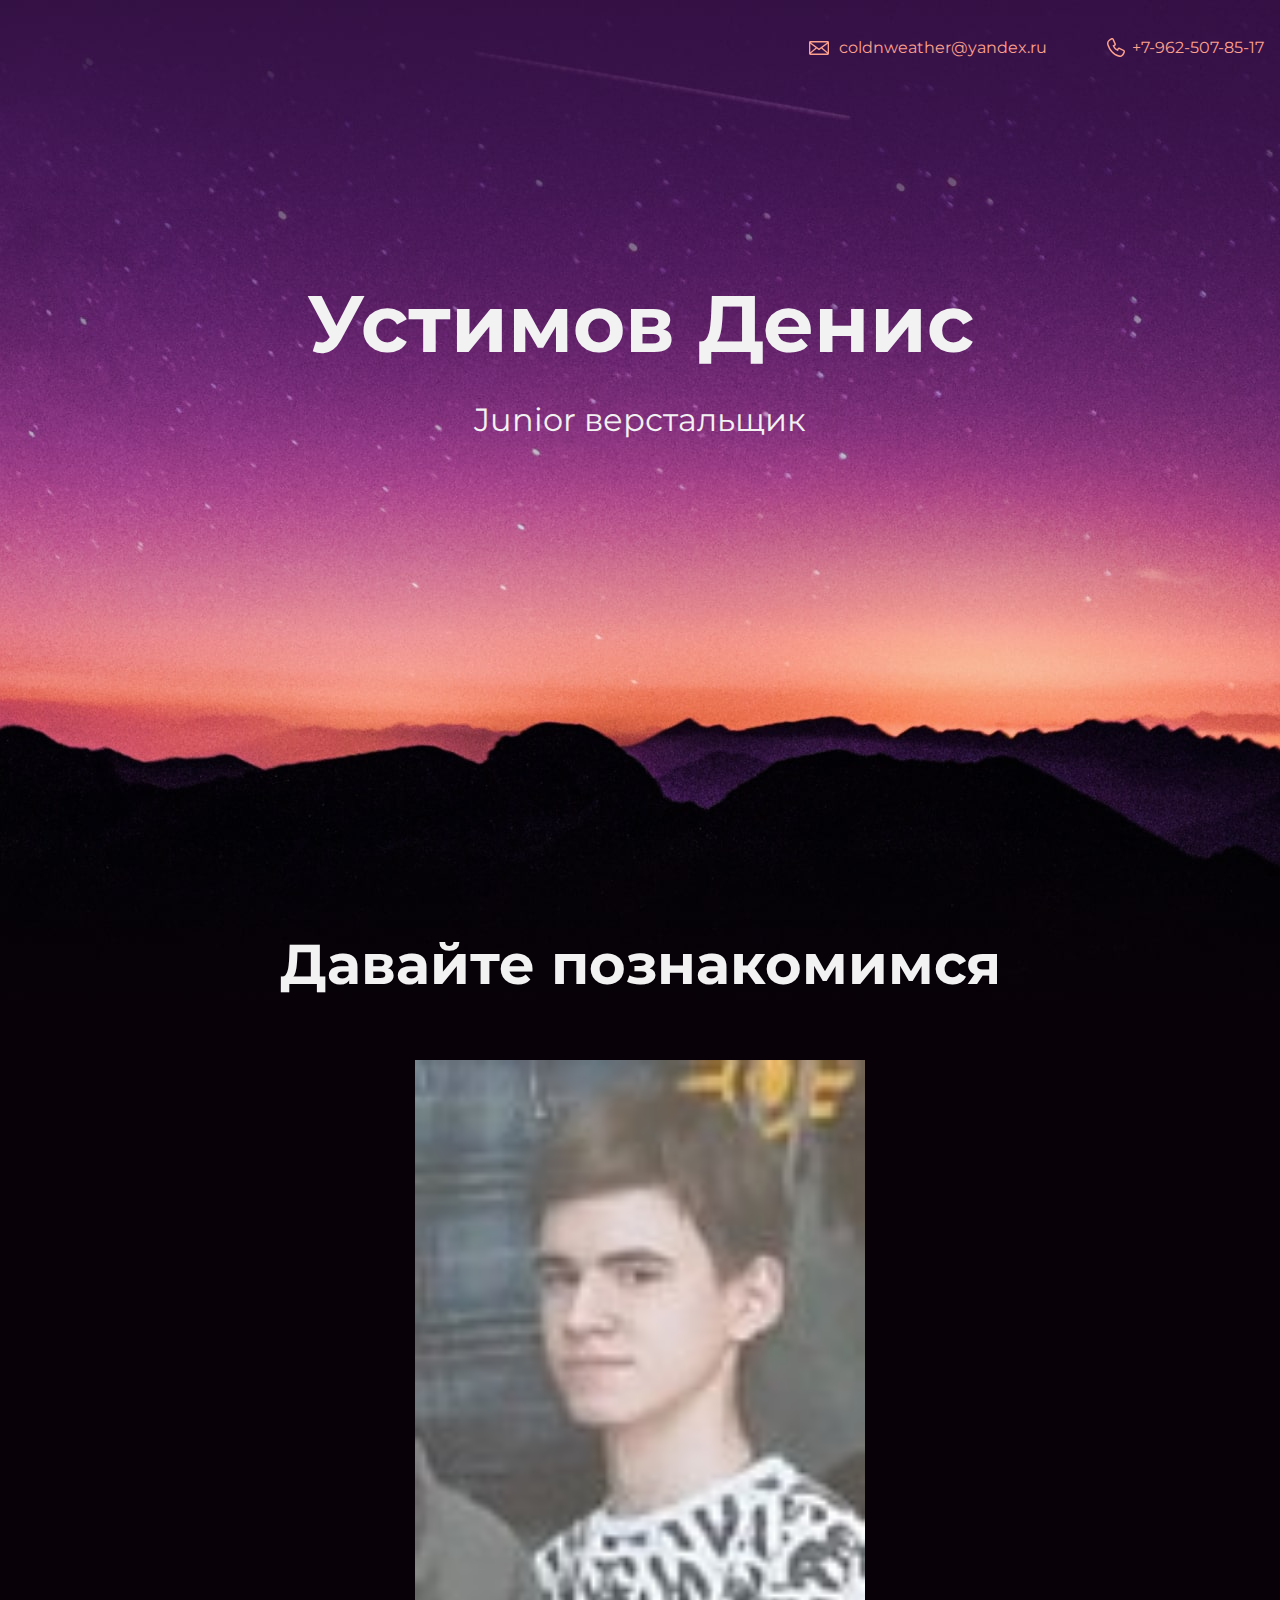
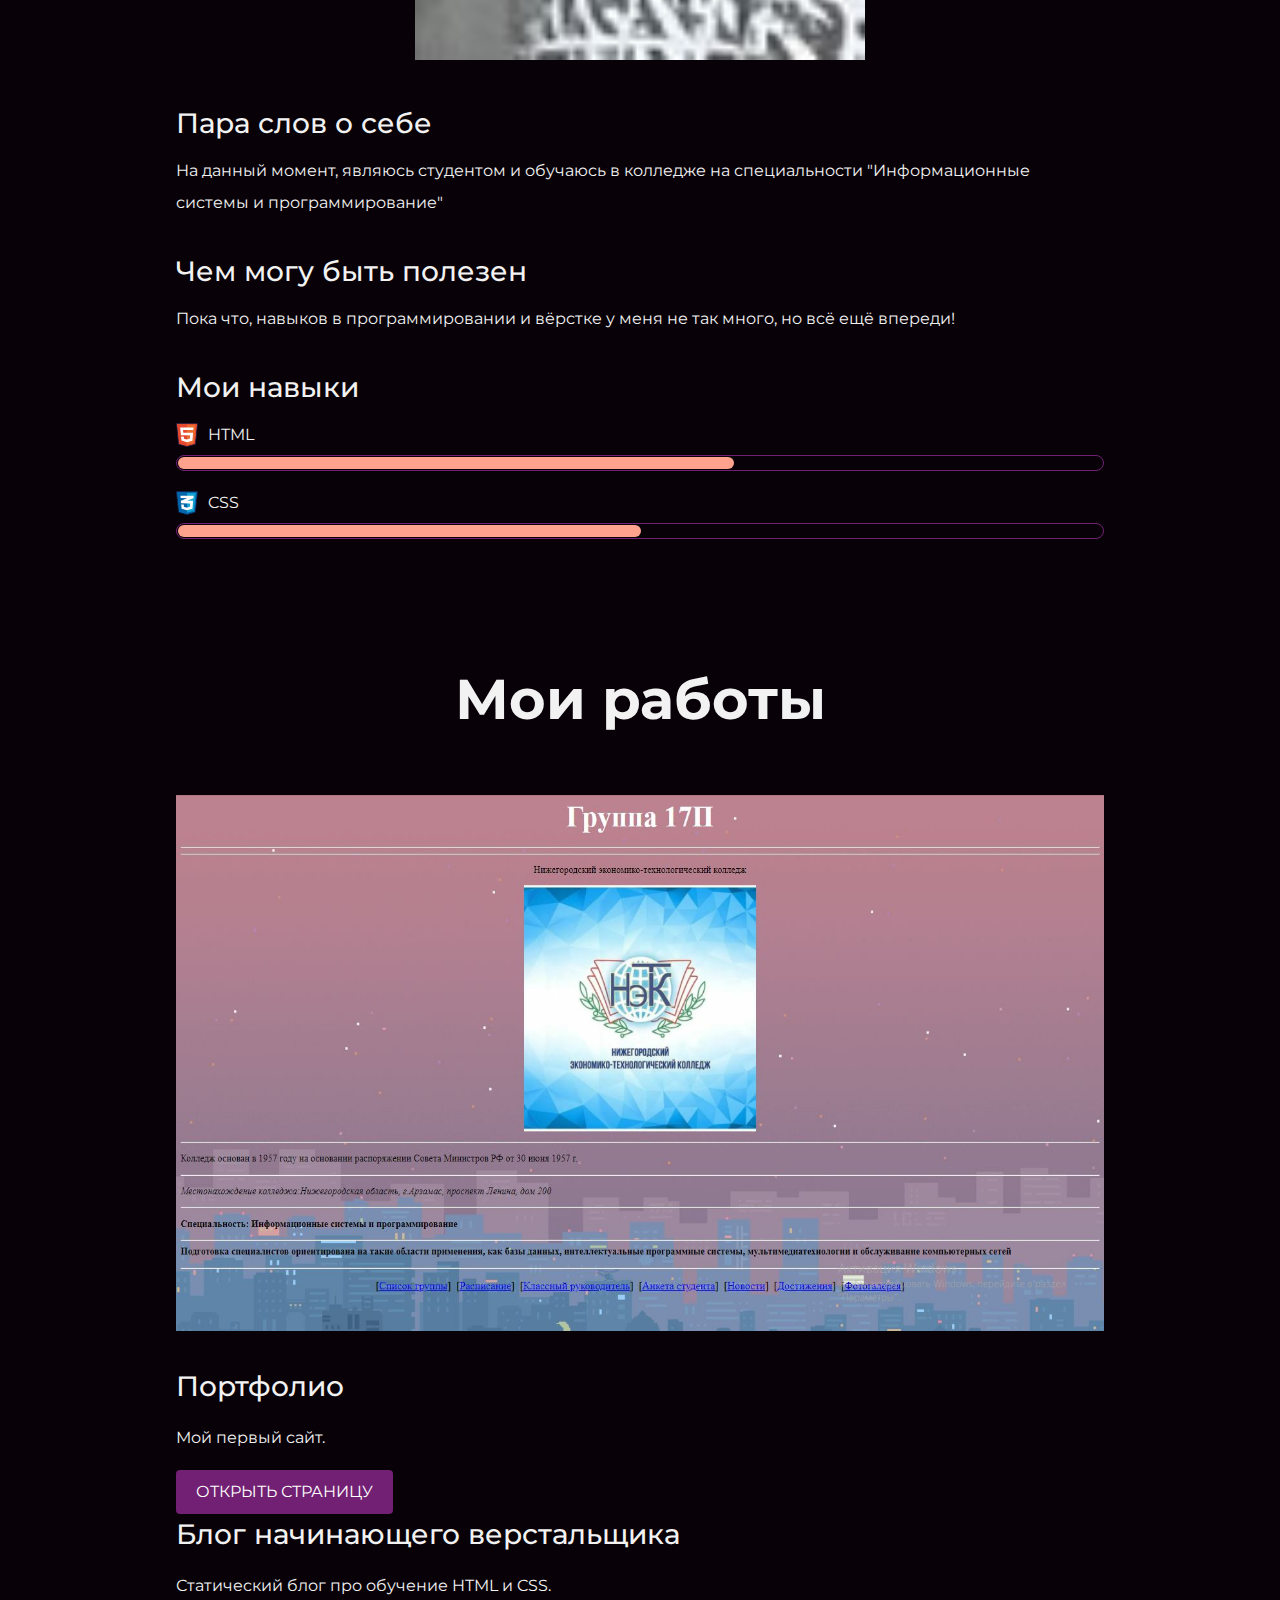
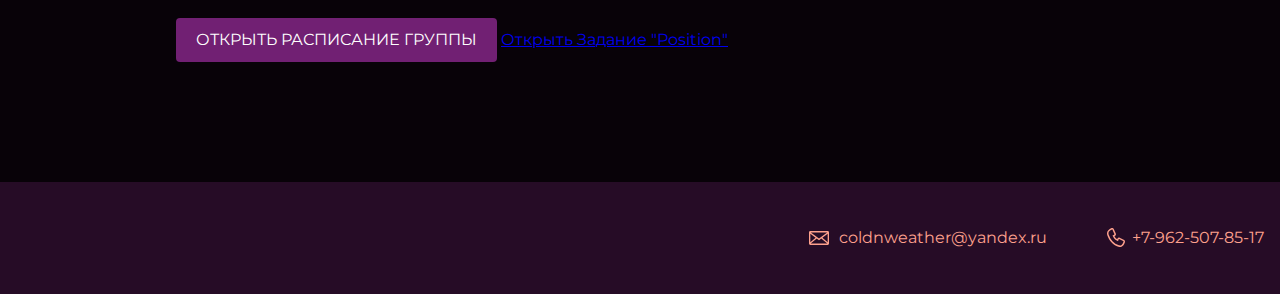
==== index.html @ 600acc45 "Add files via upload" ====
<!DOCTYPE html>
<html lang="ru">
<head>
<meta charset="UTF-8">
<link rel="stylesheet" href="style.css">
<link href="https://fonts.googleapis.com/css?family=Montserrat:400,500,700|Old+Standard+TT&display=swap&subset=cyrillic" rel="stylesheet">
<title>Портфолио Junior верстальщика</title>
</head>

<body>
<header class="page-header">
<div class="container">
<a class="header-email" href="mailto:coldnweather@yandex.ru">coldnweather@yandex.ru</a>
<a class="header-phone" href="tel:+79625078517">+7-962-507-85-17</a>
</div>
</header>

<section class="hero-image">
<div class="container">
<h1 class="heading">Устимов Денис</h1>
<p>Junior верстальщик</p>
</div>
</section>

<section class="intro">
<div class="container">
<h2 class="subheading">Давайте познакомимся</h2>
<figure class="user-image" >
<img src="img/Denis.jpg" width="450" height="600" alt="Фотография Устимова Дениса">
</figure>
<h3>Пара слов о себе</h3>
<p>На данный момент, являюсь студентом и обучаюсь в колледже на специальности "Информационные системы и программирование" </p>
<h3>Чем могу быть полезен</h3>
<p>Пока что, навыков в программировании и вёрстке у меня не так много, но всё ещё впереди!</p>
<div class="skills">
<h3>Мои навыки</h3>
<dl class="skills-list">
<dt class="skill-html">HTML</dt>
<dd class="level"><div style="width: 60%;">60%</div></dd>
<dt class="skill-css">CSS</dt>
<dd class="level"><div style="width: 50%;">50%</div></dd>
</dl>
</div>
</div>
</section>

<section class="portfolio">
<div class="container">
<h2 class="subheading">Мои работы</h2>
<figure class="gryppa">
<img src="img/gryppa.JPG" width="928" height="536" alt="Сайт группы (1 курс)">
</figure>
<h3>Портфолио</h3>
<p>Мой первый сайт.</p>
<a class="button" href="source/index.html" target="_blank">Открыть страницу</a>
<h3>Блог начинающего верстальщика</h3>
<p>Статический блог про обучение HTML и CSS.</p>
<a class="button-1" href="source/table.html" target="_blank">Открыть расписание группы</a>
<a class="button-2" href="source/posit.html" target="_blank">Открыть Задание "Position"</a>
</div>
</section>

<footer class="page-footer">
<div class="container">
<a class="footer-email" href="mailto:coldnweather@yandex.ru">coldnweather@yandex.ru</a>
<a class="footer-phone" href="tel:+79625078517">+7-962-507-85-17</a>
</div>
</footer>
</body>
</html>
---- style.css ----
body {
  margin: 0;
  min-width: 960px;
  font-family: "Montserrat", "Helvetica", "Arial", sans-serif;
  font-size: 16px;
  line-height: 32px;
  color: #f2f2f2;
  background-color: #080208;
  background-image: url("img/hero-bg.jpg");
  background-repeat: no-repeat;
  background-position: top center;
}

.container {
  max-width: 928px;
  margin: 0 auto;
  padding: 0 16px;
}

.page-header {
  margin: 0 0 180px;
  padding: 32px 0 32px;
}

.page-header .container,
.page-footer .container {
  max-width: 1408px;
  text-align: right;
}

.page-header a {
  margin-left: 56px;
  color: #fea18d;
  text-decoration: none;
  background-repeat: no-repeat;
  background-position: left;
}

.header-email {
  padding-left: 30px;
  background-image: url("img/icon-email.svg");
}

.header-phone {
  padding-left: 25px;
  background-image: url("img/icon-phone.svg");
}

.hero-image {
  margin-bottom: 480px;
}

.hero-image .container {
  max-width: 1408px;
  text-align: center;
}

.heading {
  margin: 0 0 24px;
  font-size: 80px;
  line-height: 96px;
}

.hero-image p {
  margin: 0;
  font-size: 32px;
  line-height: 48px;
}

.intro {
  margin: 0 0 120px;
}

.subheading {
  margin: 0 0 56px;
  font-size: 56px;
  line-height: 80px;
  text-align: center;
}

.user-image {
  margin: 0 0 32px;
  text-align: center;
}

.intro h3,
.portfolio h3 {
  margin: 0 0 12px;
  font-size: 28px;
  line-height: 40px;
  font-weight: 500;
}

.intro p {
  margin: 0 0 32px;
}

.skills-list {
  margin: 0;
  padding: 0;
}

.skills-list dt {
  padding-left: 32px;
  background-repeat: no-repeat;
  background-position: left;
}

.skill-html {
  background-image: url("img/icon-html.svg");
}

.skill-css {
  background-image: url("img/icon-css.svg");
}

.level {
  margin: 4px 0 16px;
  padding: 0;
  height: 14px;
  font-size: 0;
  background-color: #080208;
  border: 1px solid #712073;
  border-radius: 8px;
}

.level div {
  margin: 1px;
  height: 12px;
  background-color: #fea18d;
  border-radius: 6px;
}

.portfolio {
  margin: 0 0 120px;
}

.projects {
  margin: 0;
  padding: 0;
  list-style: none;
}

.projects li {
  margin: 0 0 80px;
}

.gryppa {
  margin: 0 0 24px;
  text-align: center;
}

.projects p {
  margin: 0 0 24px;
}

.button {
  padding: 6px 20px;
  display: inline-block;
  vertical-align: baseline;
  text-decoration: none;
  text-transform: uppercase;
  border-radius: 4px;
  background-color: #712073;
  color: #ffffff;
}
.button-1 {
  padding: 6px 20px;
  display: inline-block;
  vertical-align: baseline;
  text-decoration: none;
  text-transform: uppercase;
  border-radius: 4px;
  background-color: #712073;
  color: #ffffff;
}

.page-footer {
  padding: 40px 0;
  background-color: #260c26;
}

.page-footer a {
  margin-left: 56px;
  color: #fea18d;
  text-decoration: none;
  background-repeat: no-repeat;
  background-position: left;
}

.footer-email {
  padding-left: 30px;
  background-image: url("img/icon-email.svg");
}

.footer-phone {
  padding-left: 25px;
  background-image: url("img/icon-phone.svg");
}
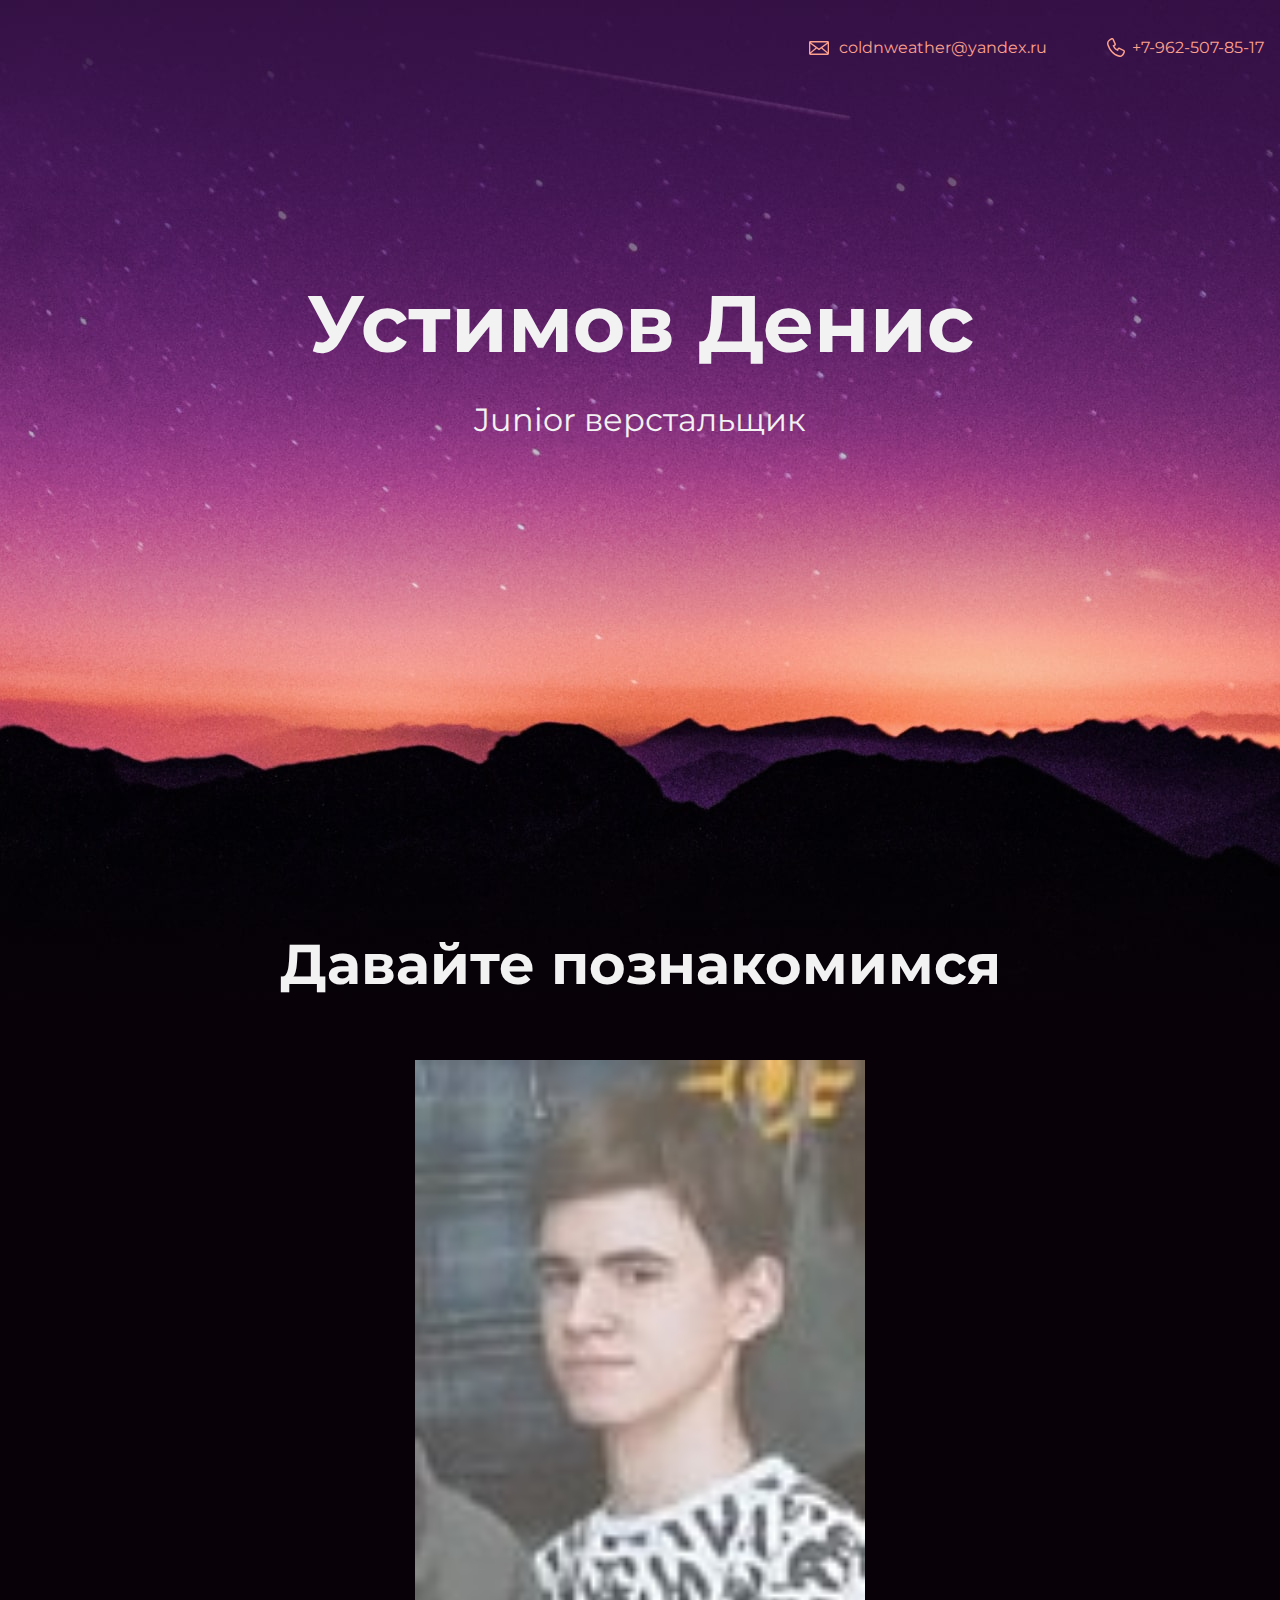
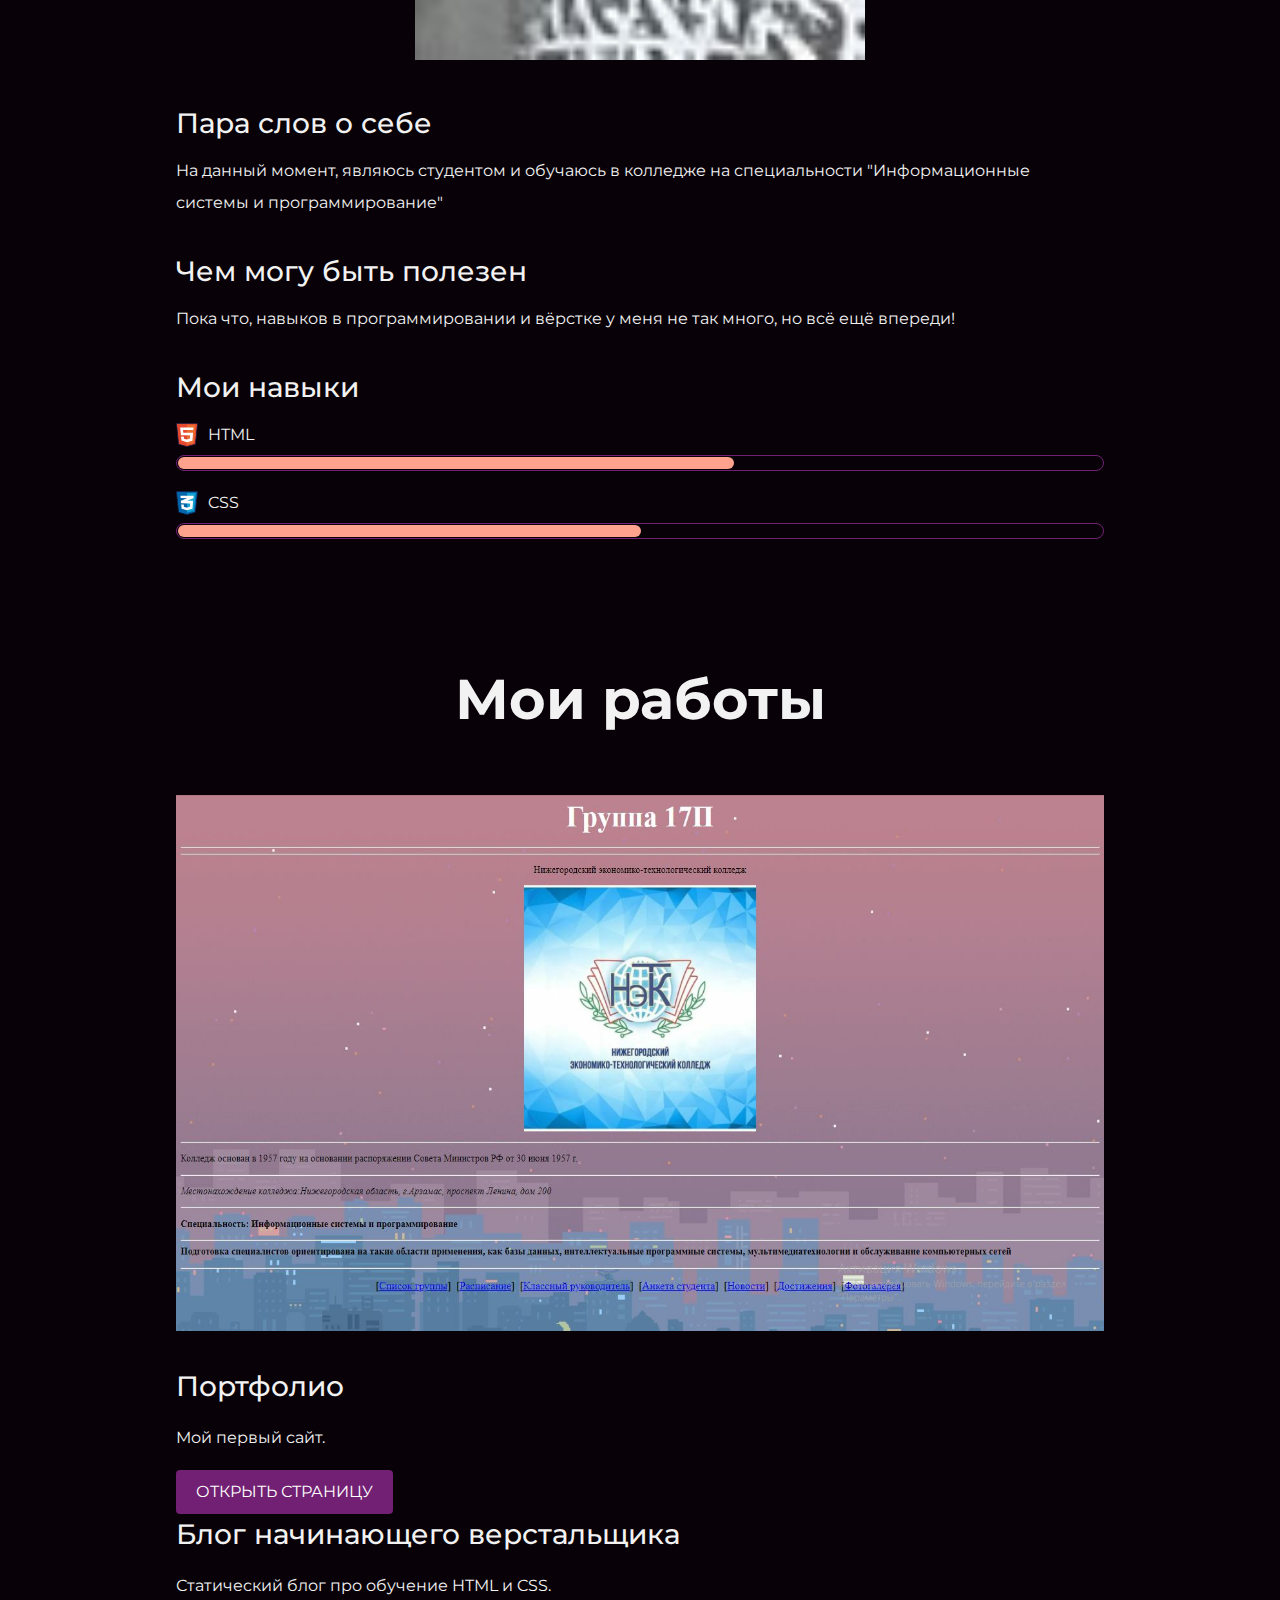
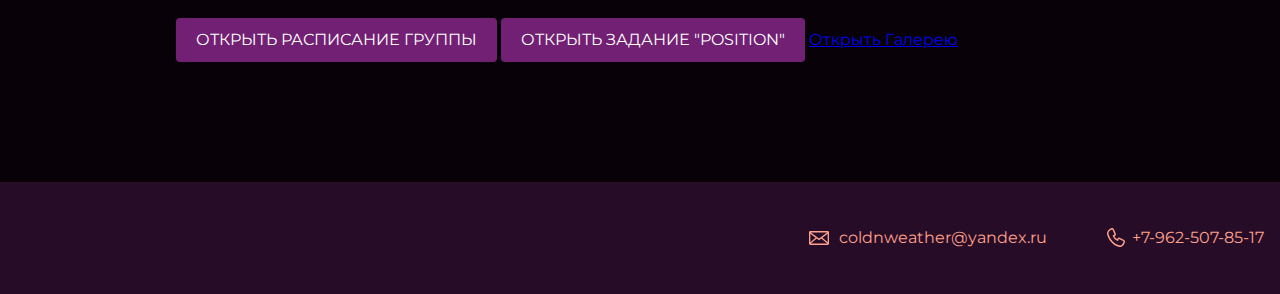
==== commit 20bdc45b: "Update index.html" ====
--- a/index.html
+++ b/index.html
@@ -57,6 +57,7 @@
 <p>Статический блог про обучение HTML и CSS.</p>
 <a class="button-1" href="source/table.html" target="_blank">Открыть расписание группы</a>
 <a class="button-2" href="source/posit.html" target="_blank">Открыть Задание "Position"</a>
+<a class="button-3" href="source/posit.html" target="_blank">Открыть Галерею</a>
 </div>
 </section>
 
@@ -67,4 +68,4 @@
 </div>
 </footer>
 </body>
-</html>+</html>
--- a/style.css
+++ b/style.css
@@ -174,6 +174,16 @@
   background-color: #712073;
   color: #ffffff;
 }
+.button-2 {
+  padding: 6px 20px;
+  display: inline-block;
+  vertical-align: baseline;
+  text-decoration: none;
+  text-transform: uppercase;
+  border-radius: 4px;
+  background-color: #712073;
+  color: #ffffff;
+}
 
 .page-footer {
   padding: 40px 0;
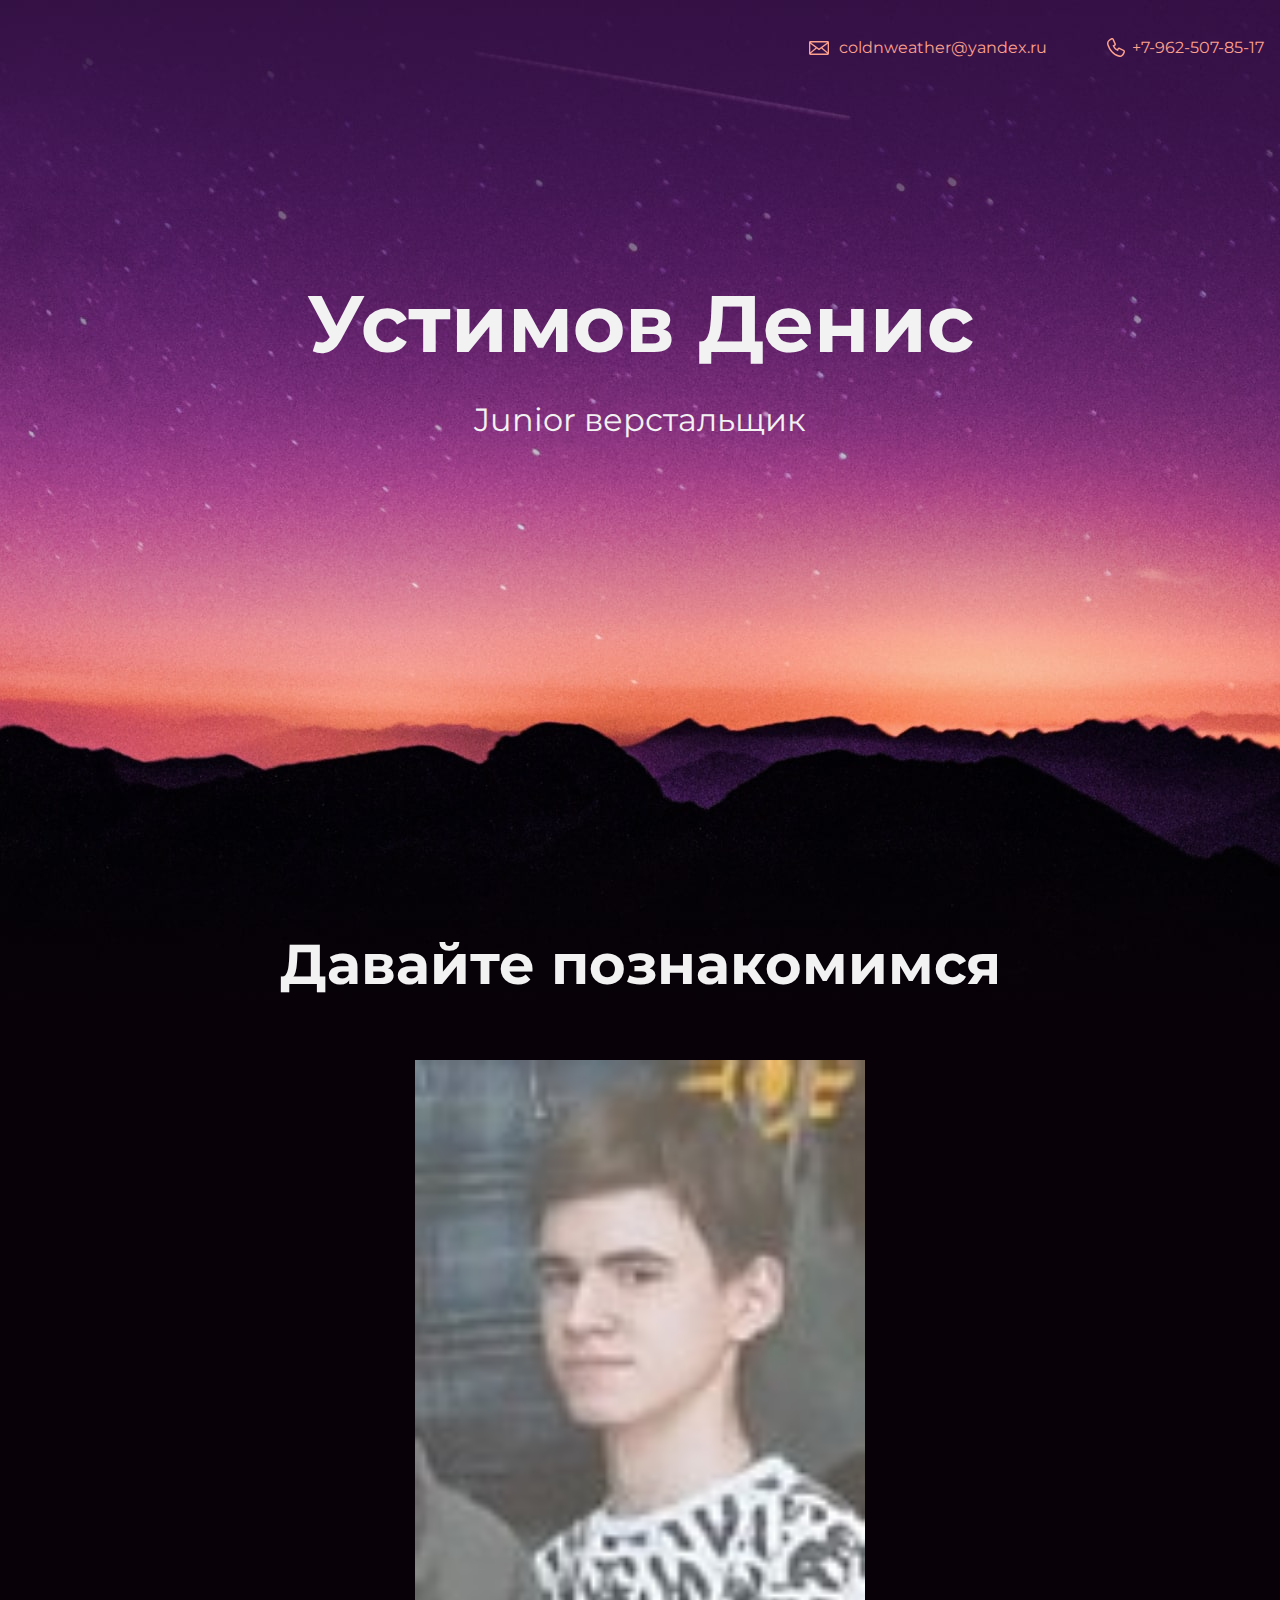
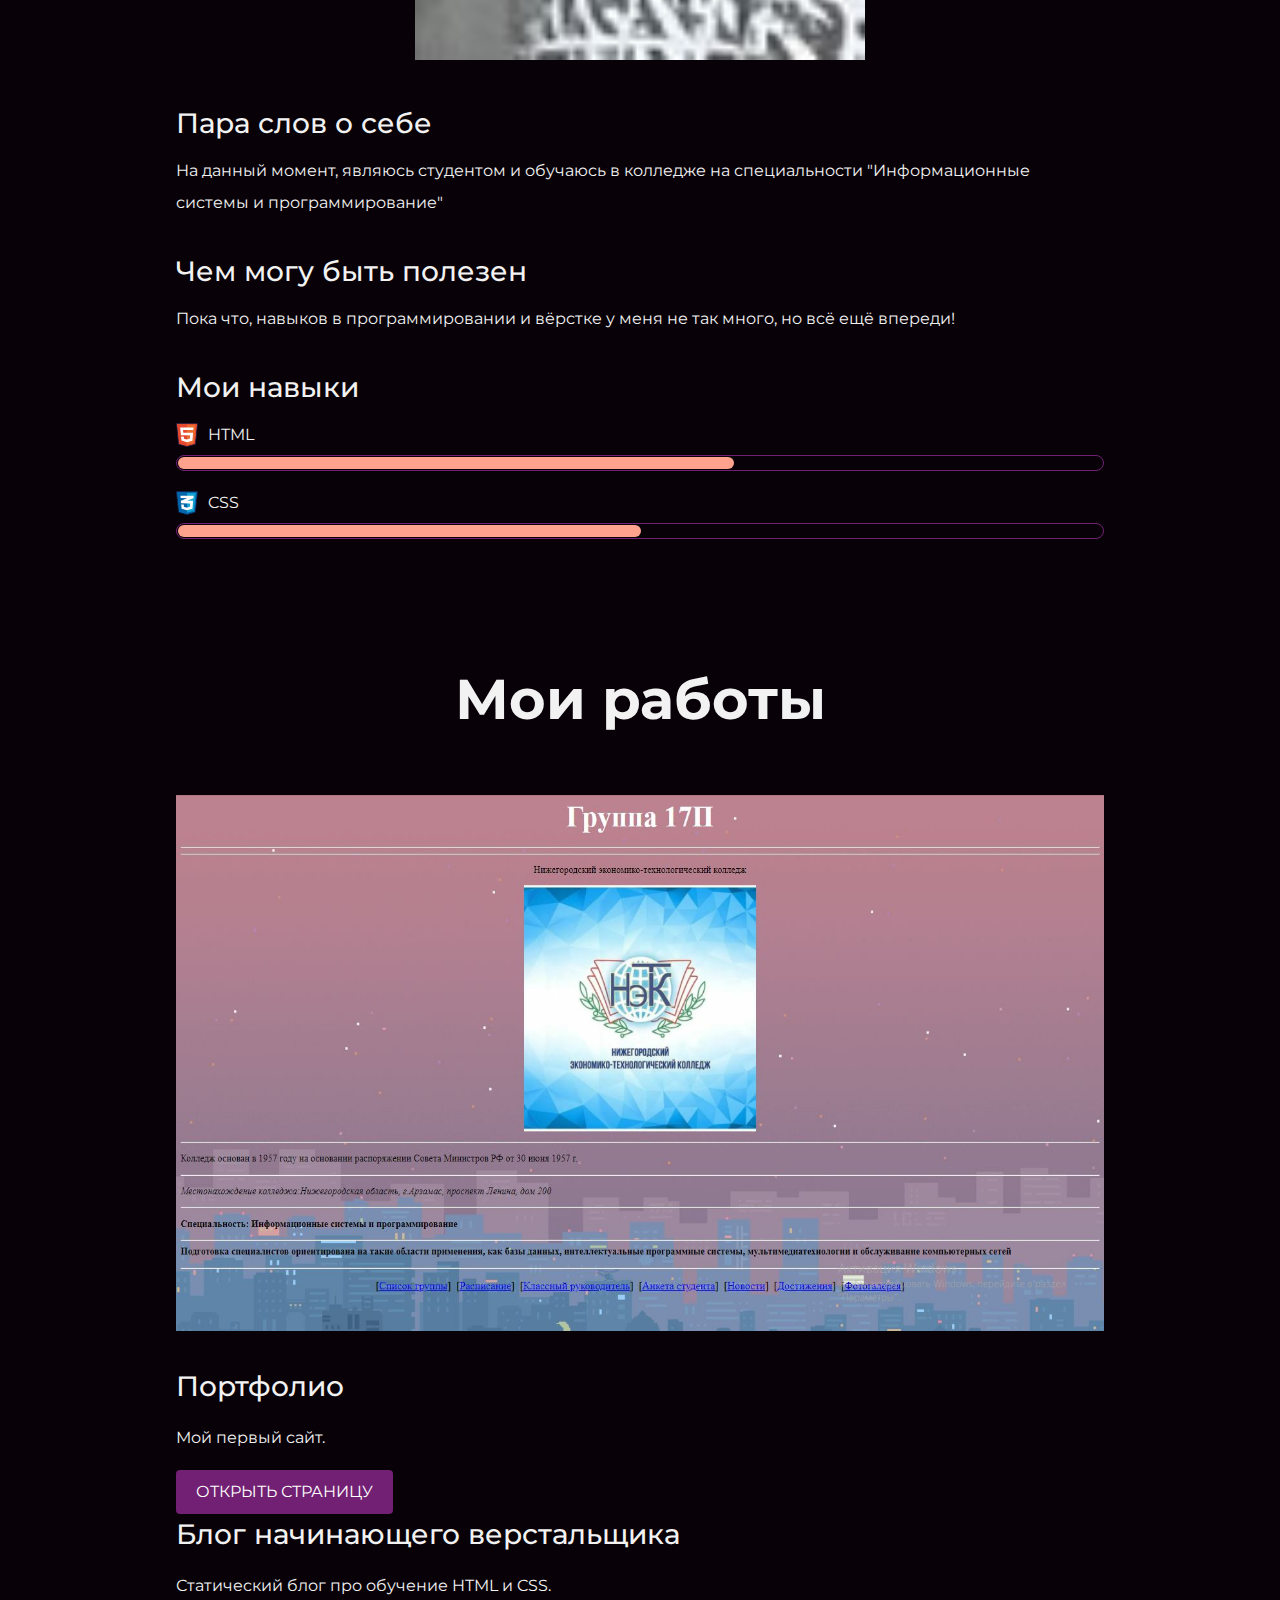
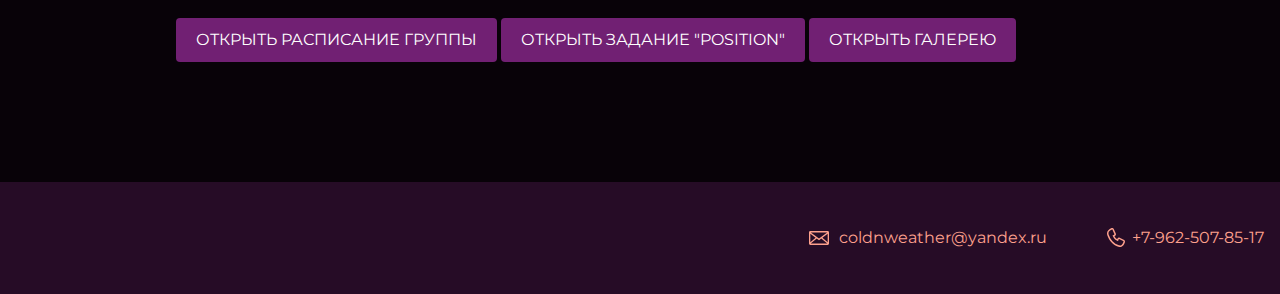
==== commit d7f2dfe2: "Update index.html" ====
--- a/index.html
+++ b/index.html
@@ -57,7 +57,7 @@
 <p>Статический блог про обучение HTML и CSS.</p>
 <a class="button-1" href="source/table.html" target="_blank">Открыть расписание группы</a>
 <a class="button-2" href="source/posit.html" target="_blank">Открыть Задание "Position"</a>
-<a class="button-3" href="source/posit.html" target="_blank">Открыть Галерею</a>
+<a class="button-3" href="gallery/index.html" target="_blank">Открыть Галерею</a>
 </div>
 </section>
 
--- a/style.css
+++ b/style.css
@@ -184,6 +184,16 @@
   background-color: #712073;
   color: #ffffff;
 }
+.button-3 {
+  padding: 6px 20px;
+  display: inline-block;
+  vertical-align: baseline;
+  text-decoration: none;
+  text-transform: uppercase;
+  border-radius: 4px;
+  background-color: #712073;
+  color: #ffffff;
+}
 
 .page-footer {
   padding: 40px 0;
@@ -206,4 +216,4 @@
 .footer-phone {
   padding-left: 25px;
   background-image: url("img/icon-phone.svg");
-}+}
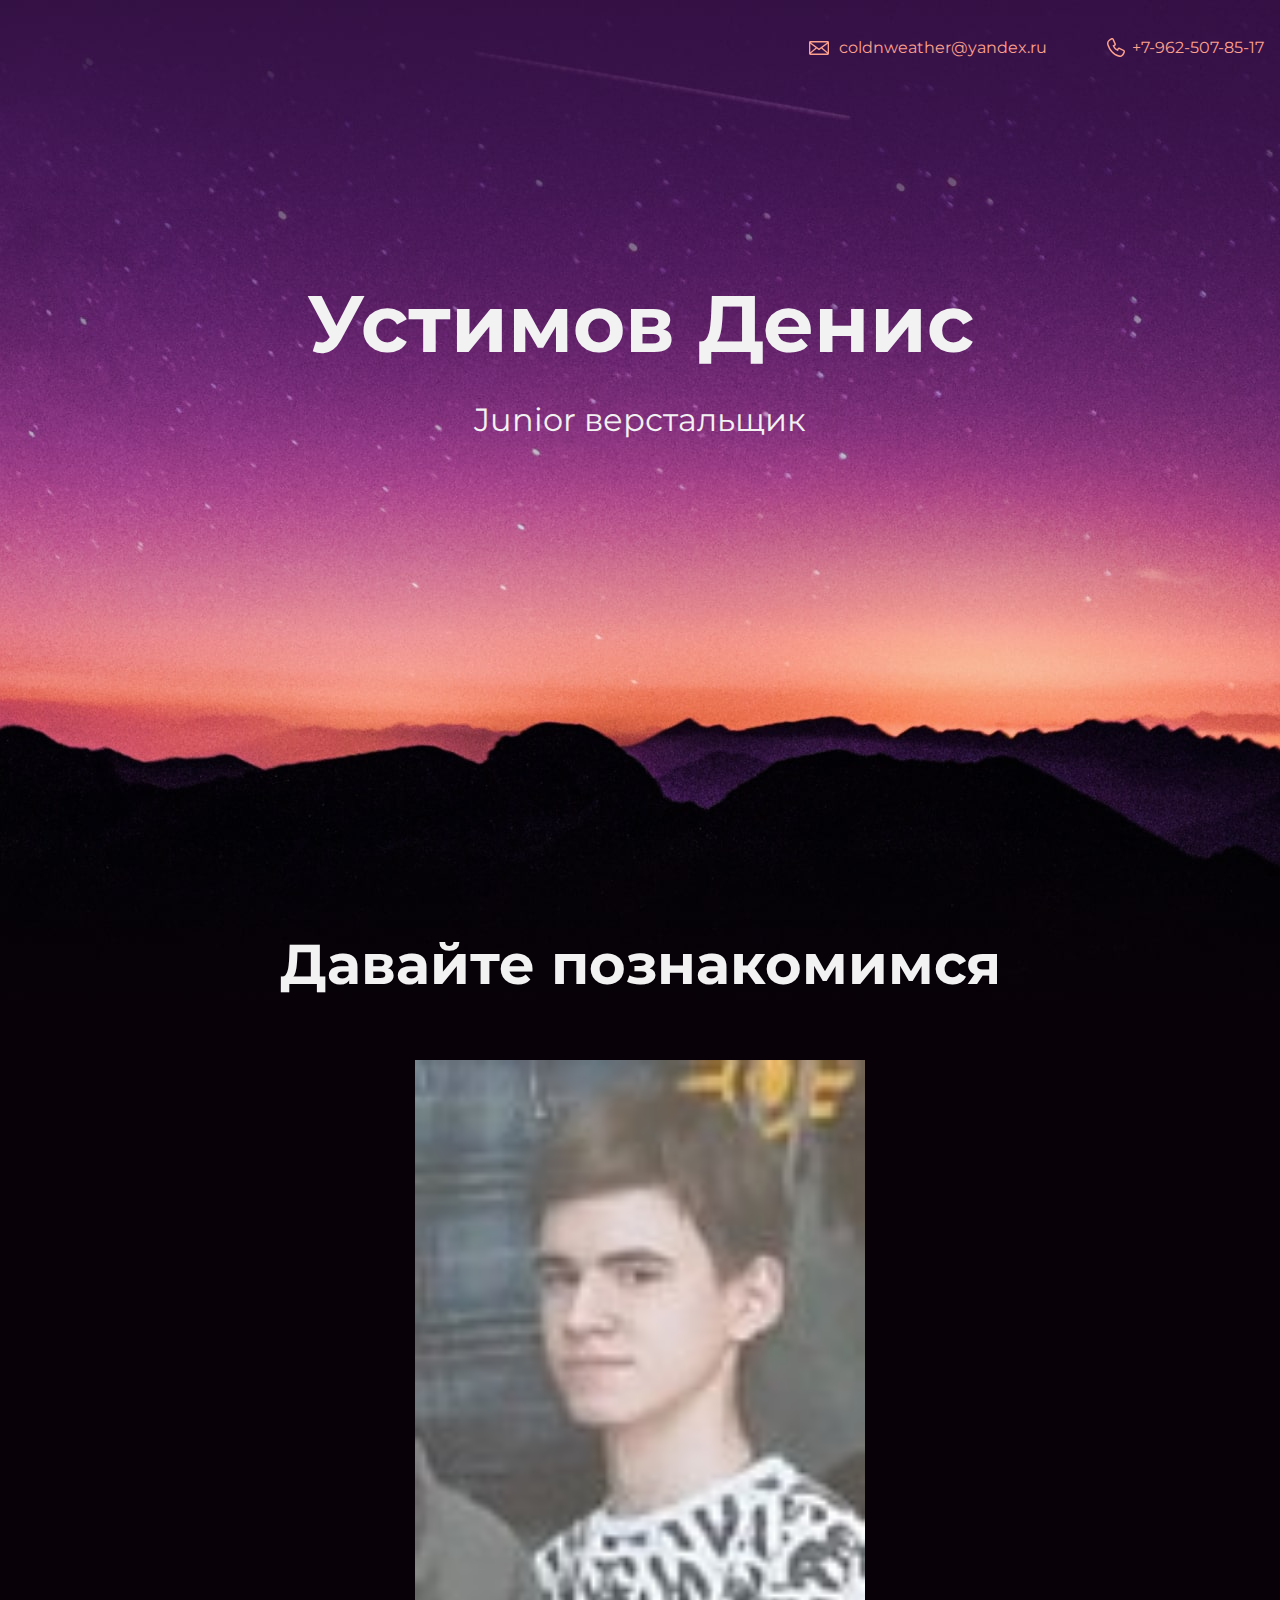
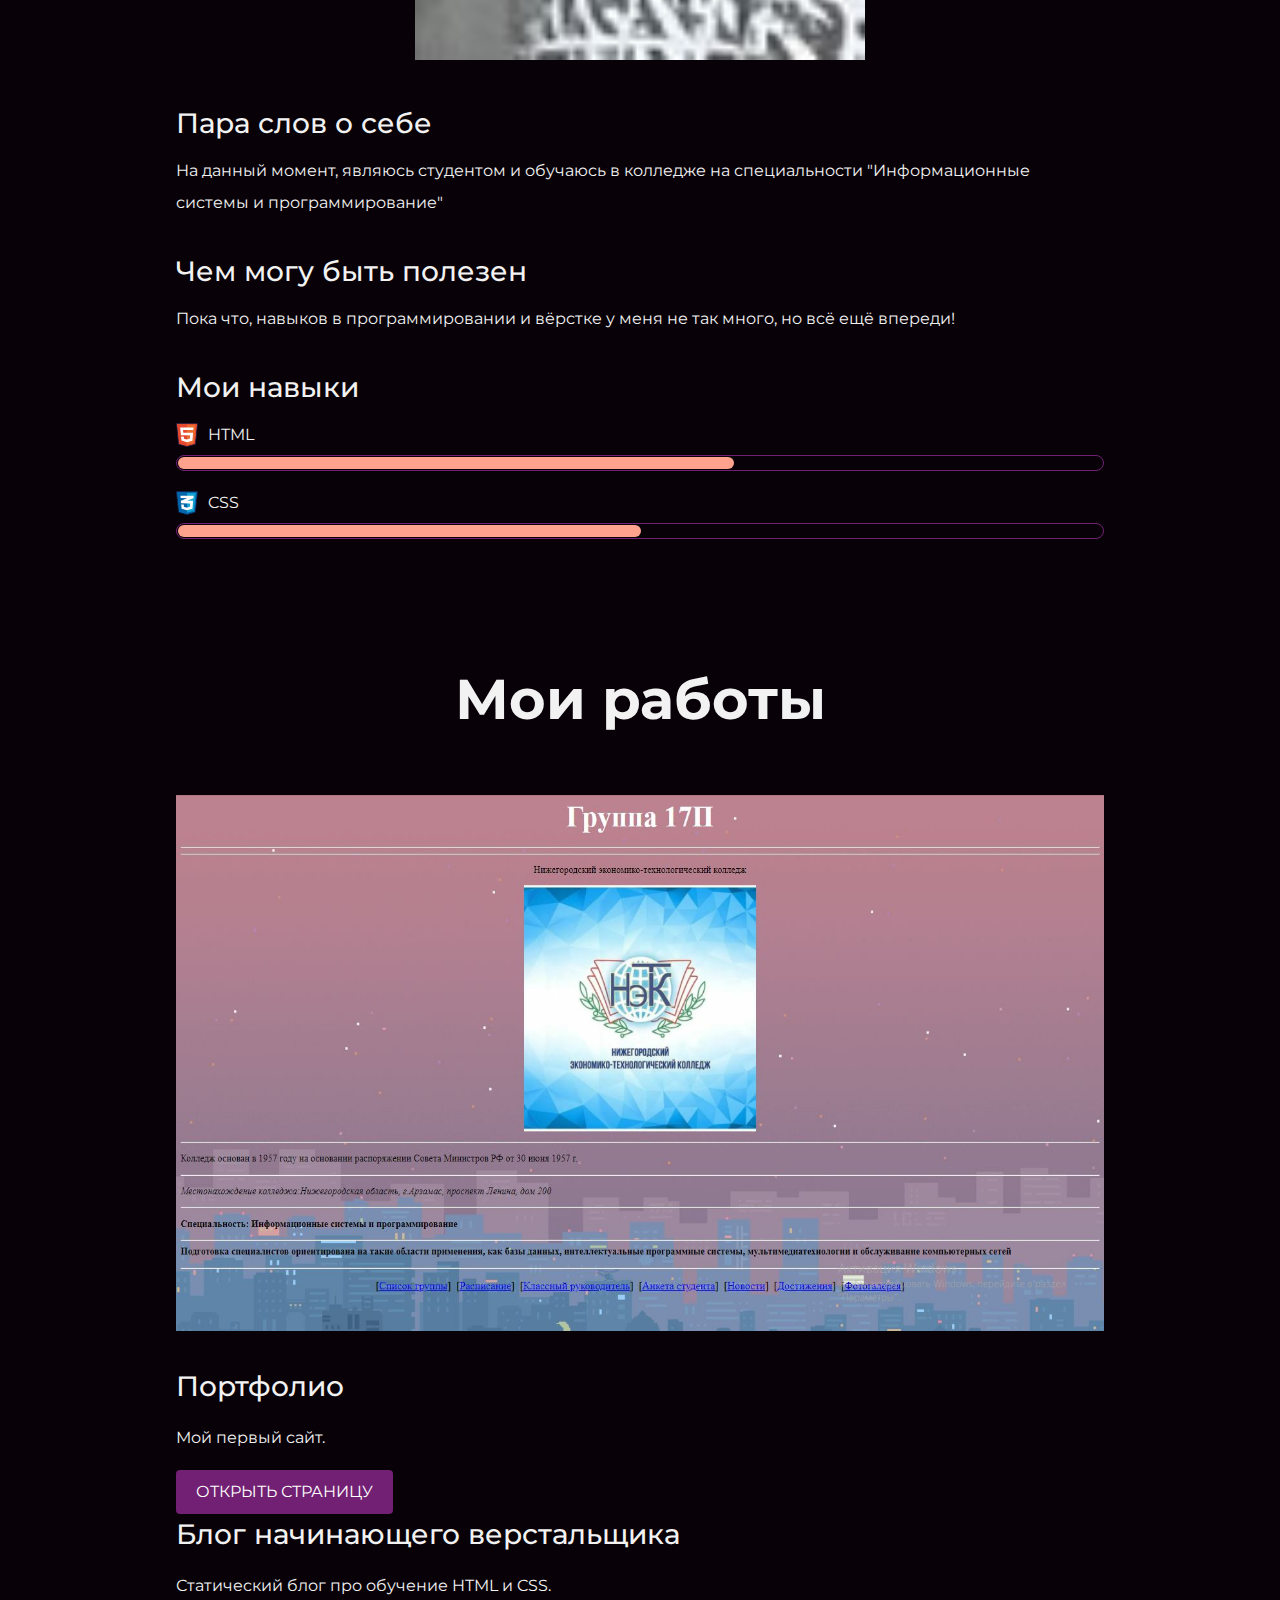
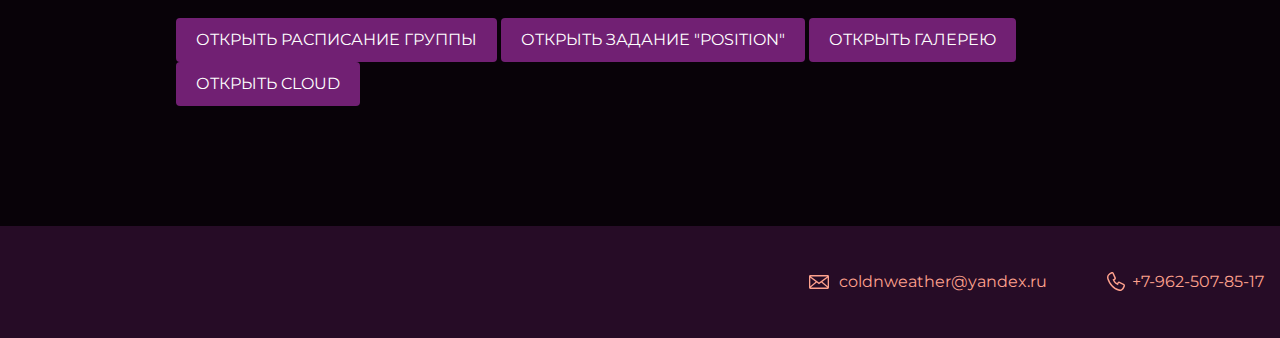
==== commit 7af91d27: "Add files via upload" ====
--- a/index.html
+++ b/index.html
@@ -58,6 +58,7 @@
 <a class="button-1" href="source/table.html" target="_blank">Открыть расписание группы</a>
 <a class="button-2" href="source/posit.html" target="_blank">Открыть Задание "Position"</a>
 <a class="button-3" href="gallery/index.html" target="_blank">Открыть Галерею</a>
+<a class="button-4" href="cloud/index.html" target="_blank">Открыть Cloud</a>
 </div>
 </section>
 
@@ -68,4 +69,4 @@
 </div>
 </footer>
 </body>
-</html>
+</html>--- a/style.css
+++ b/style.css
@@ -184,7 +184,19 @@
   background-color: #712073;
   color: #ffffff;
 }
+
 .button-3 {
+  padding: 6px 20px;
+  display: inline-block;
+  vertical-align: baseline;
+  text-decoration: none;
+  text-transform: uppercase;
+  border-radius: 4px;
+  background-color: #712073;
+  color: #ffffff;
+}
+
+.button-4 {
   padding: 6px 20px;
   display: inline-block;
   vertical-align: baseline;
@@ -216,4 +228,4 @@
 .footer-phone {
   padding-left: 25px;
   background-image: url("img/icon-phone.svg");
-}
+}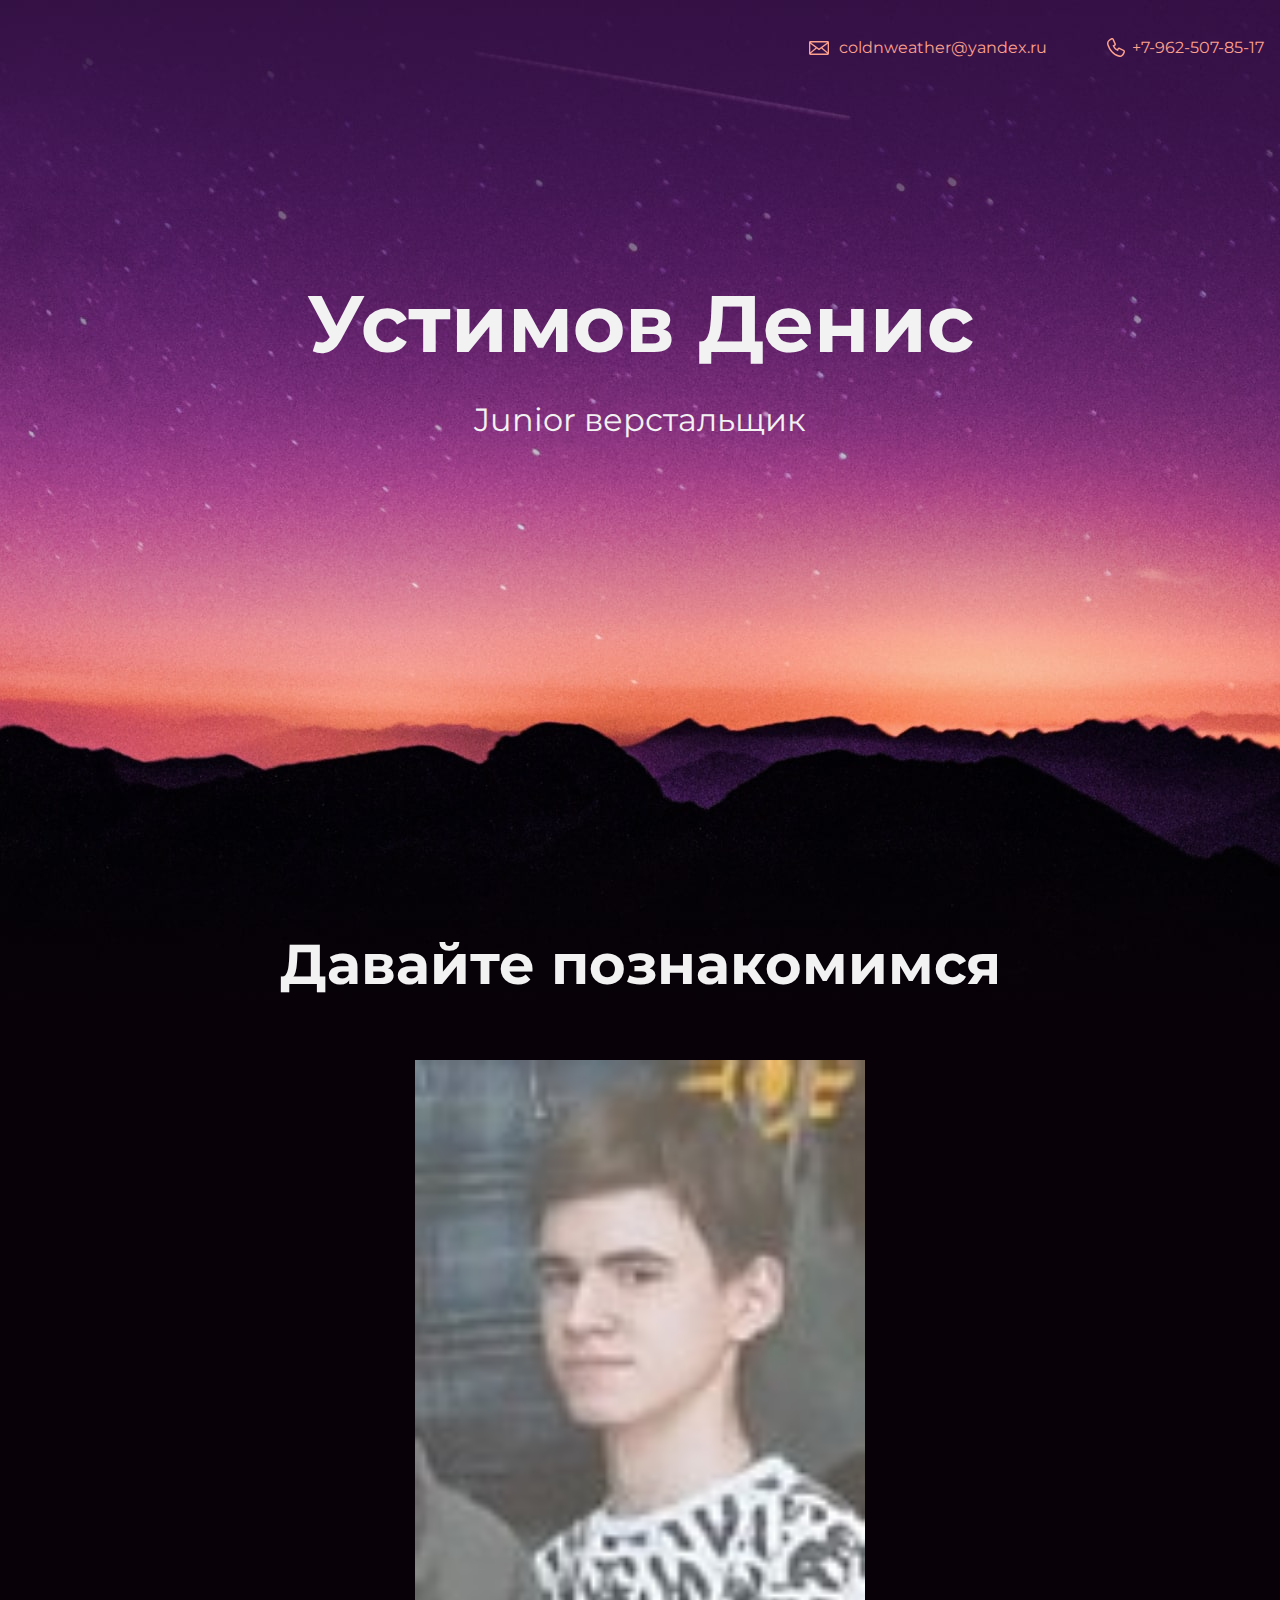
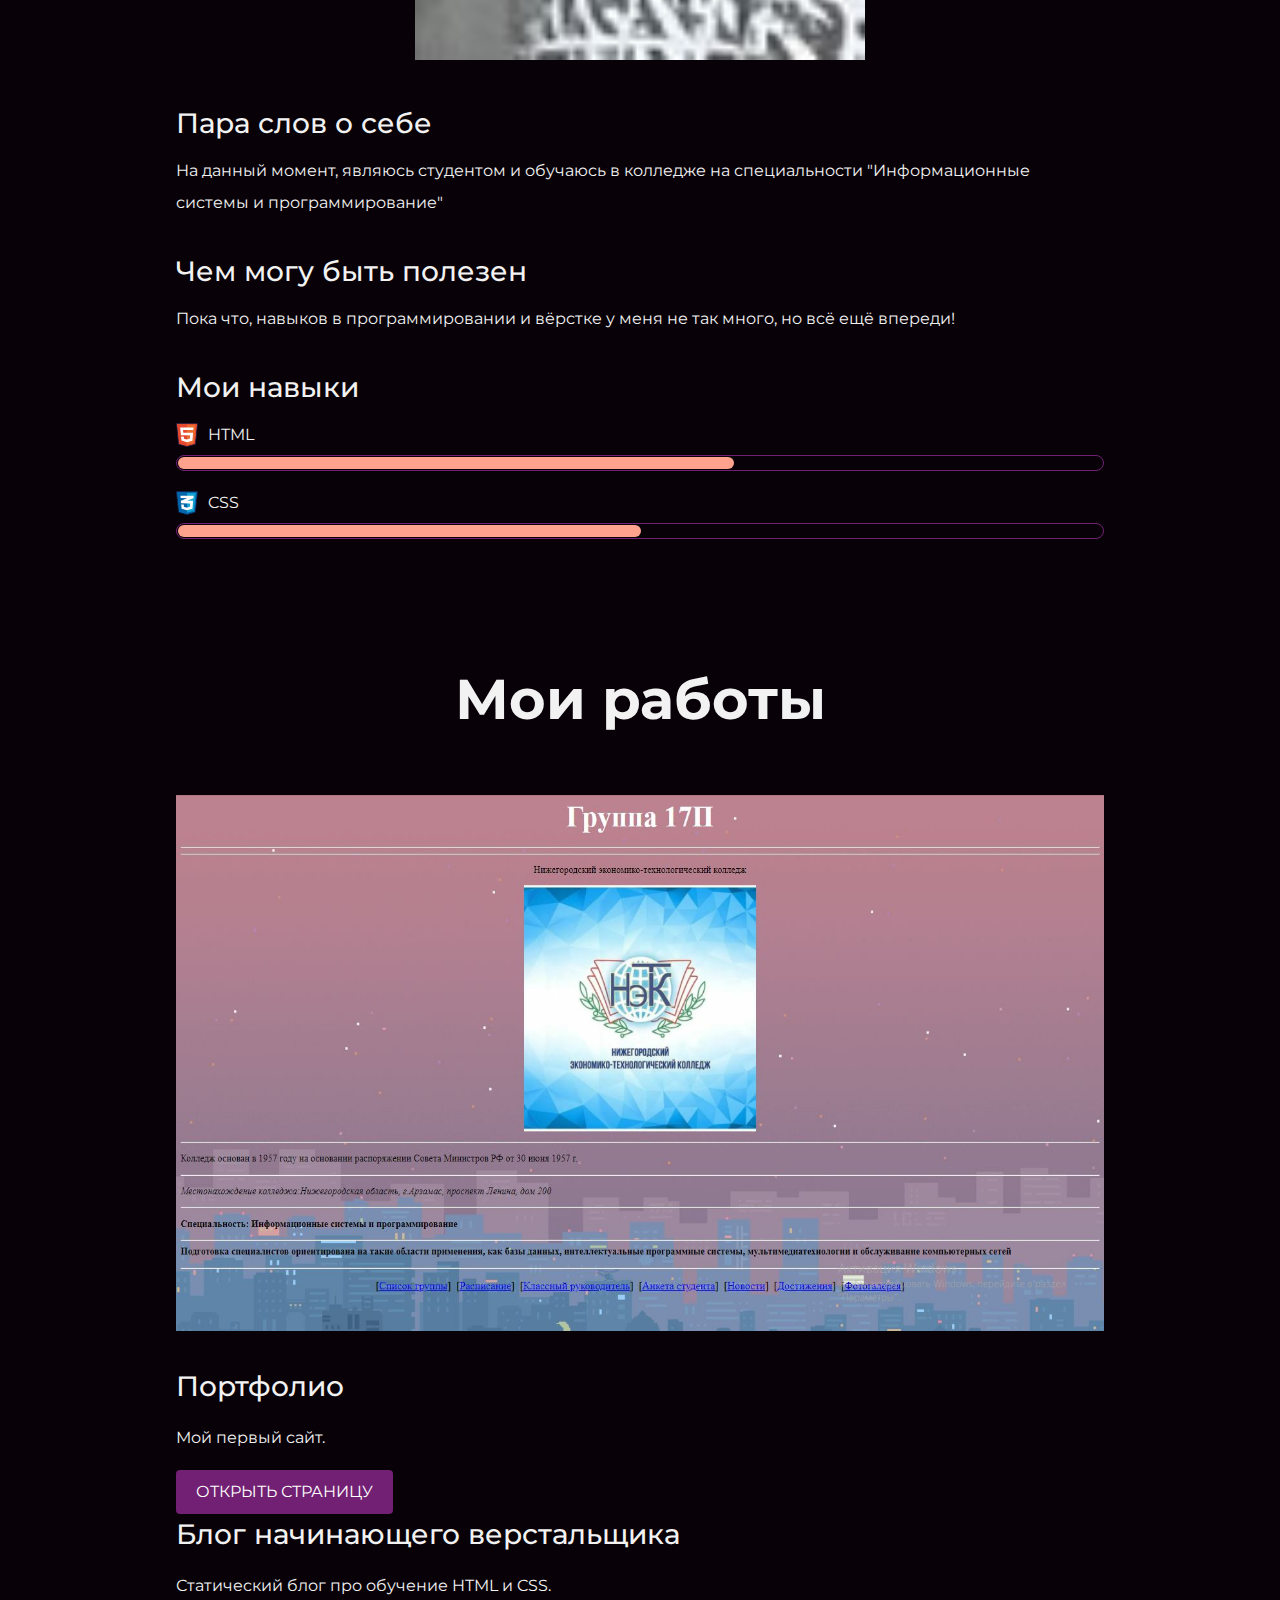
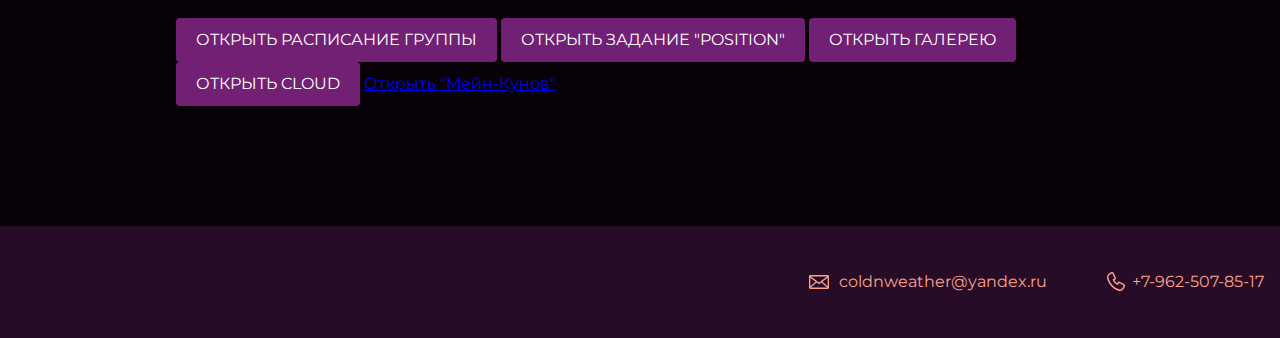
==== commit cd0a1f2b: "Update index.html" ====
--- a/index.html
+++ b/index.html
@@ -59,6 +59,7 @@
 <a class="button-2" href="source/posit.html" target="_blank">Открыть Задание "Position"</a>
 <a class="button-3" href="gallery/index.html" target="_blank">Открыть Галерею</a>
 <a class="button-4" href="cloud/index.html" target="_blank">Открыть Cloud</a>
+<a class="button-5" href="cat/index.html" target="_blank">Открыть "Мейн-Кунов"</a>
 </div>
 </section>
 
@@ -69,4 +70,4 @@
 </div>
 </footer>
 </body>
-</html>+</html>
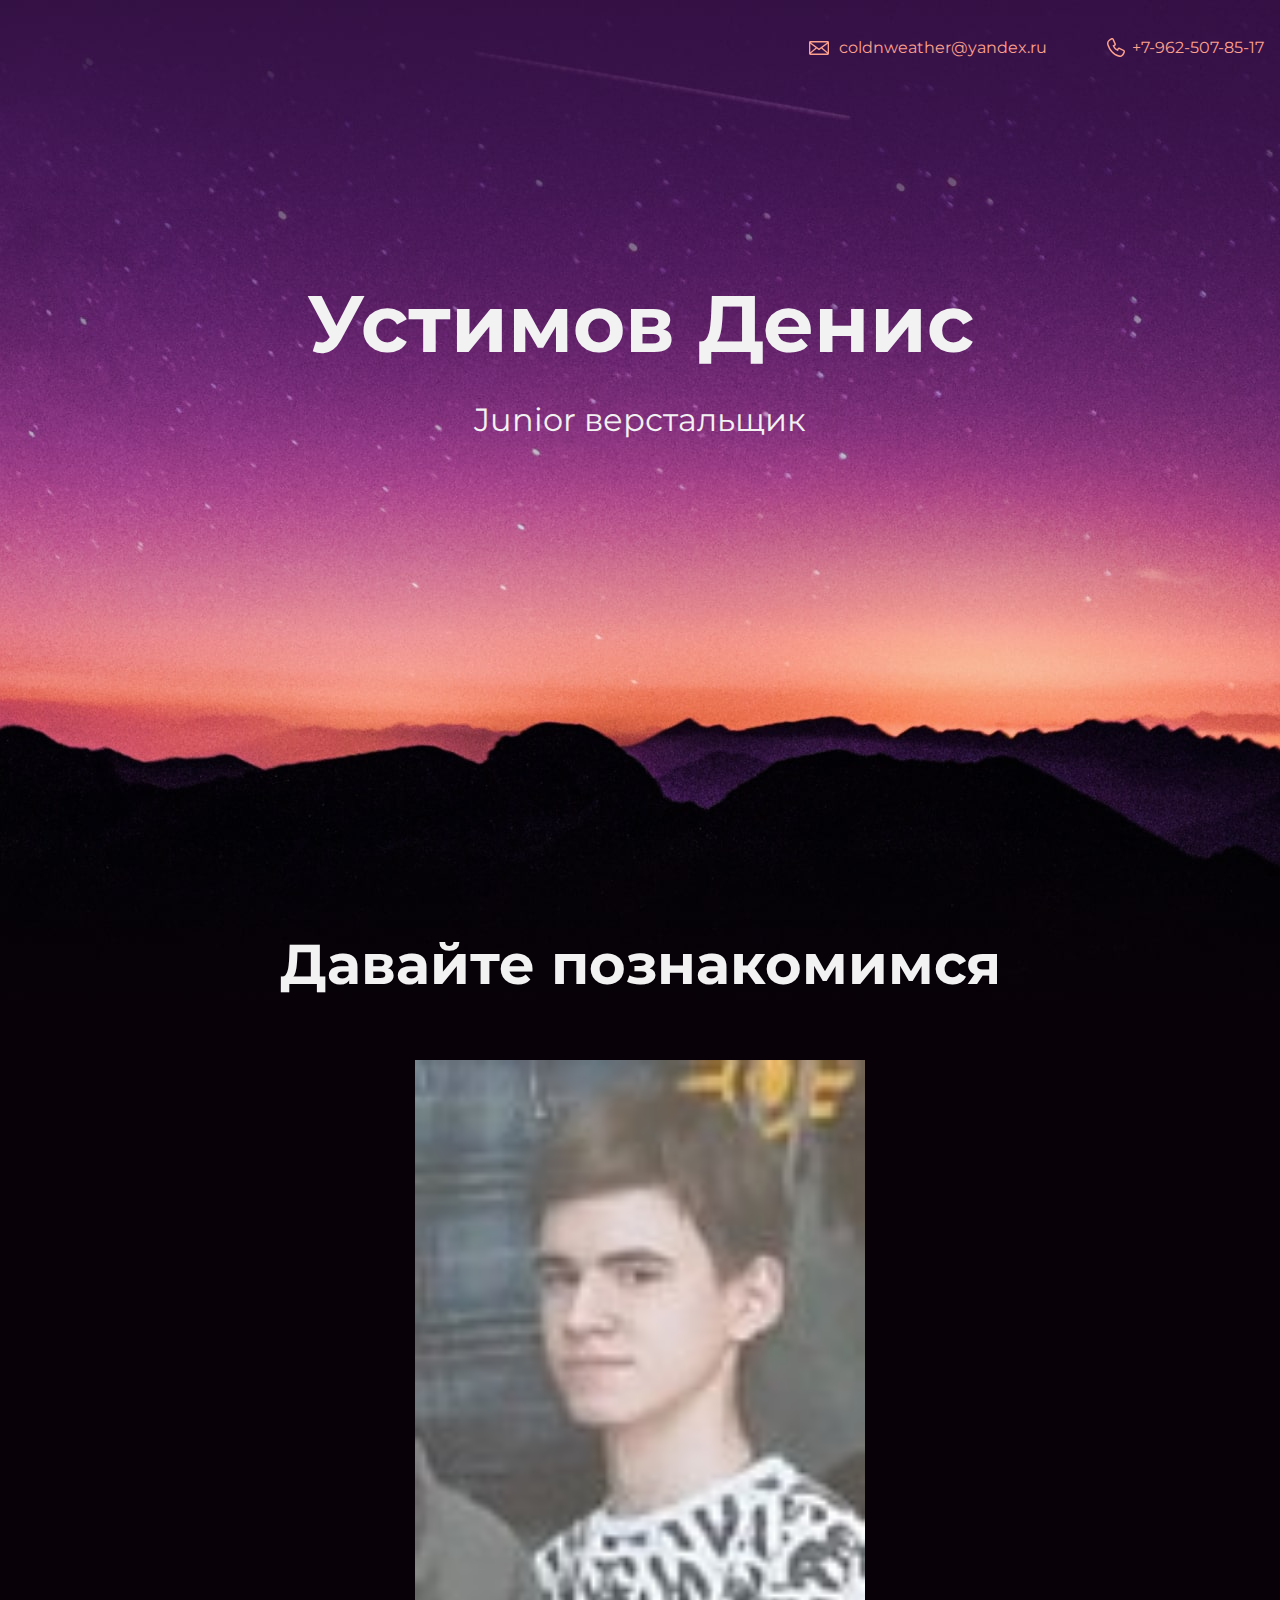
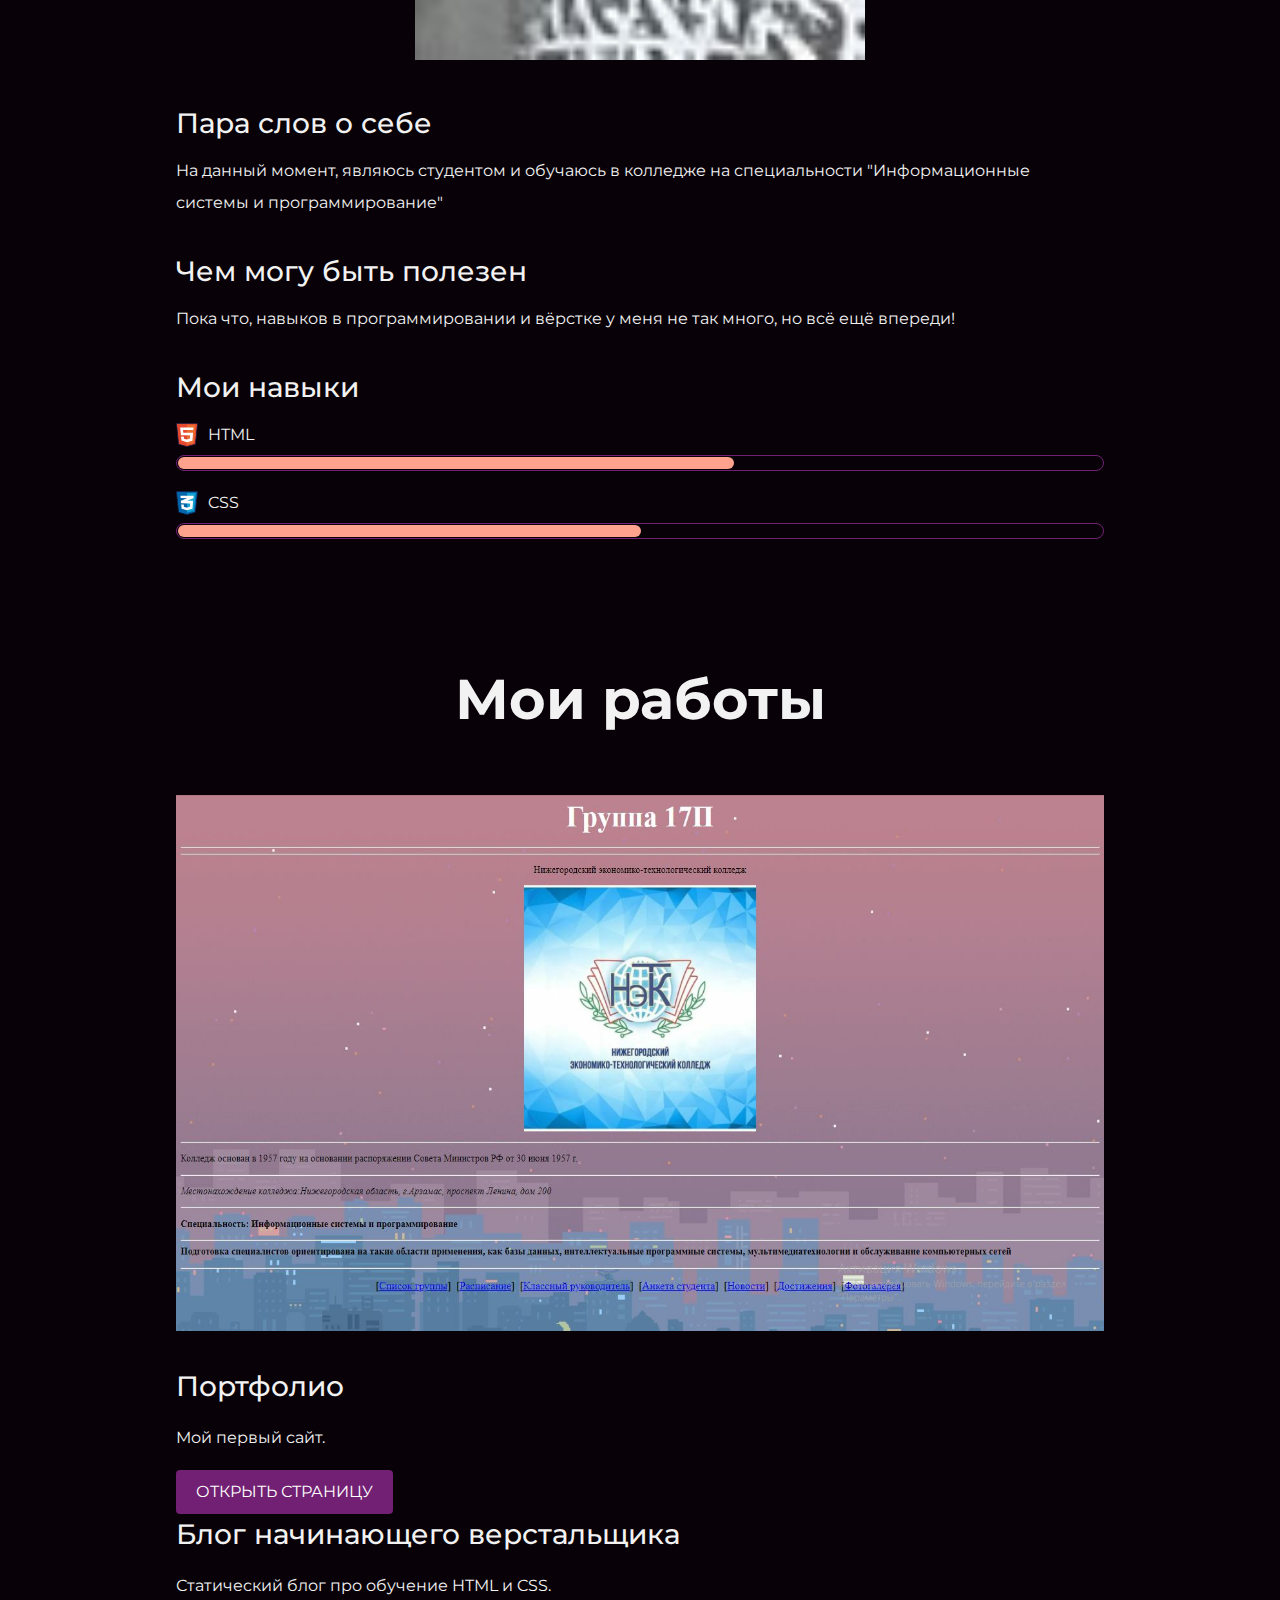
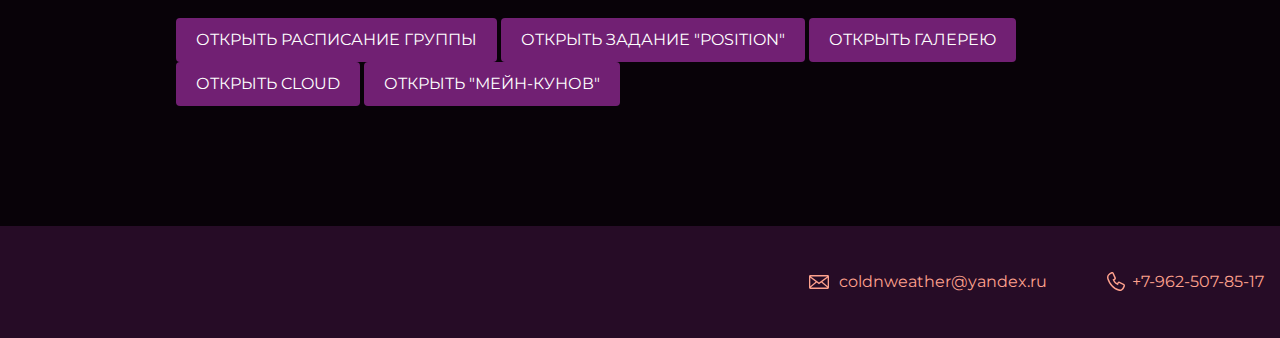
==== commit 5e266943: "Add files via upload" ====
--- a/index.html
+++ b/index.html
@@ -59,7 +59,7 @@
 <a class="button-2" href="source/posit.html" target="_blank">Открыть Задание "Position"</a>
 <a class="button-3" href="gallery/index.html" target="_blank">Открыть Галерею</a>
 <a class="button-4" href="cloud/index.html" target="_blank">Открыть Cloud</a>
-<a class="button-5" href="cat/index.html" target="_blank">Открыть "Мейн-Кунов"</a>
+<a class="button-5" href="cat/index.html" target="_blank">Открыть "Мейн-кунов"</a>
 </div>
 </section>
 
@@ -70,4 +70,4 @@
 </div>
 </footer>
 </body>
-</html>
+</html>--- a/style.css
+++ b/style.css
@@ -206,6 +206,16 @@
   background-color: #712073;
   color: #ffffff;
 }
+.button-5 {
+  padding: 6px 20px;
+  display: inline-block;
+  vertical-align: baseline;
+  text-decoration: none;
+  text-transform: uppercase;
+  border-radius: 4px;
+  background-color: #712073;
+  color: #ffffff;
+}
 
 .page-footer {
   padding: 40px 0;
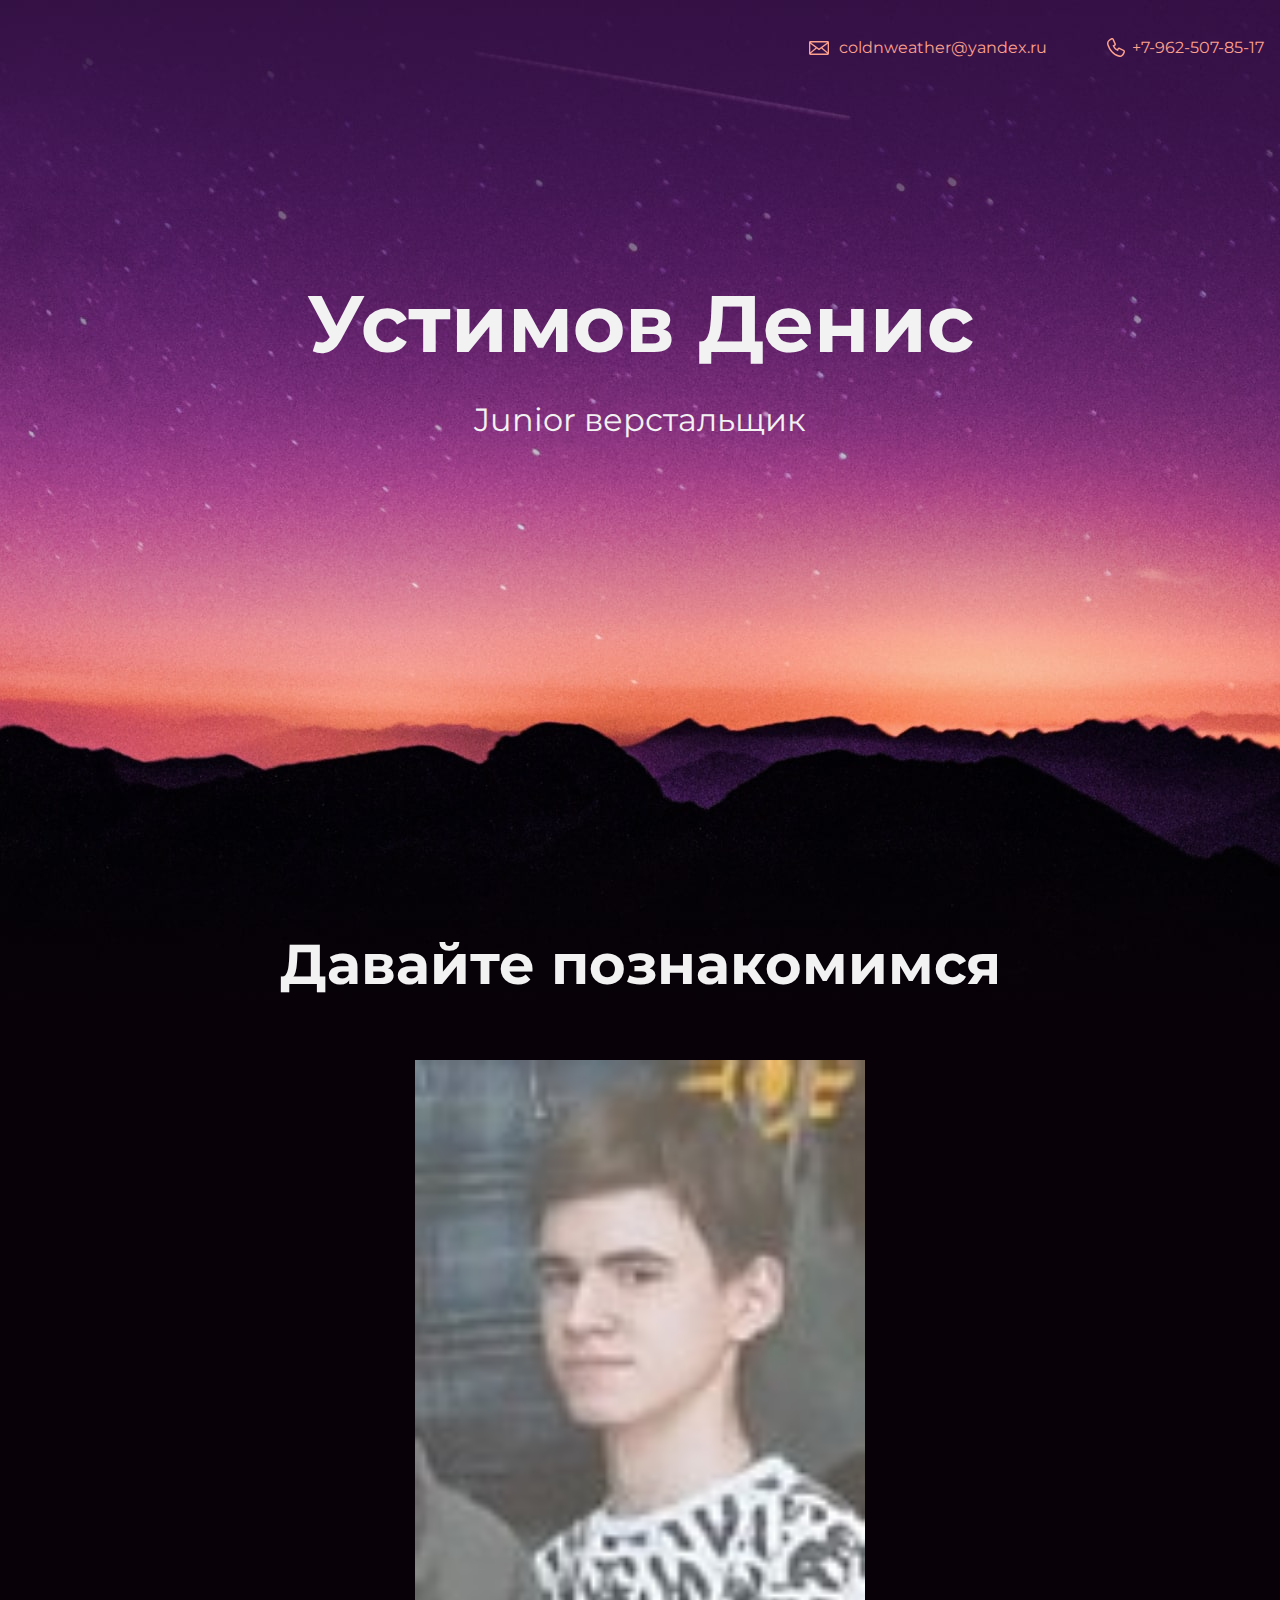
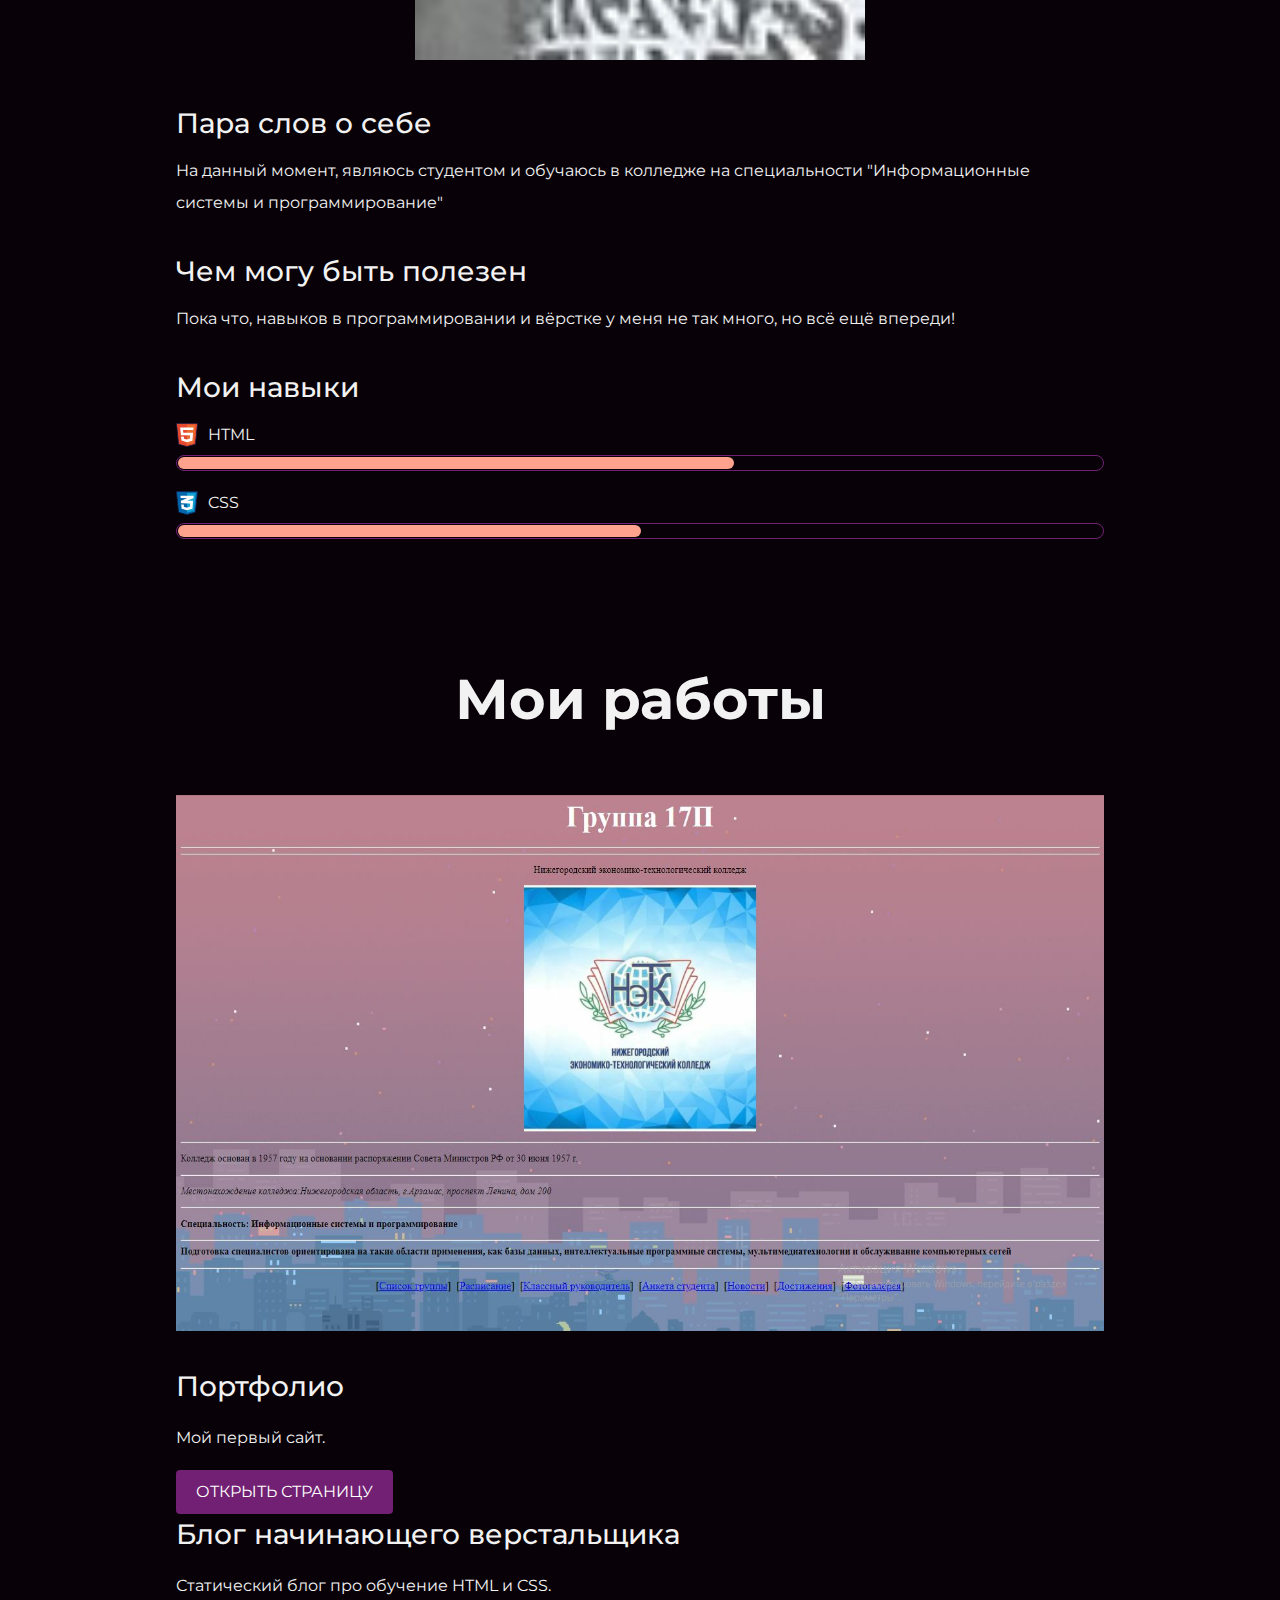
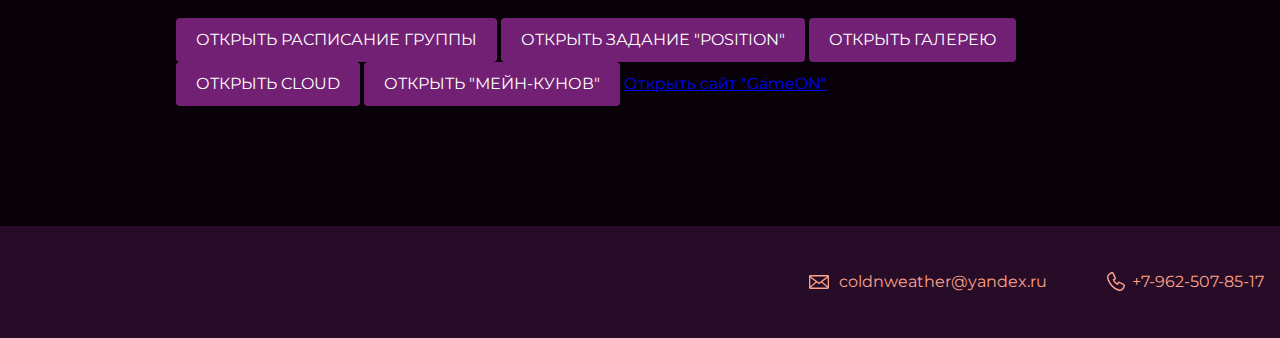
==== commit e4e277b7: "Update index.html" ====
--- a/index.html
+++ b/index.html
@@ -60,6 +60,7 @@
 <a class="button-3" href="gallery/index.html" target="_blank">Открыть Галерею</a>
 <a class="button-4" href="cloud/index.html" target="_blank">Открыть Cloud</a>
 <a class="button-5" href="cat/index.html" target="_blank">Открыть "Мейн-кунов"</a>
+<a class="button-6" href="gameON/index.html" target="_blank">Открыть сайт "GameON"</a>
 </div>
 </section>
 
@@ -70,4 +71,4 @@
 </div>
 </footer>
 </body>
-</html>+</html>
